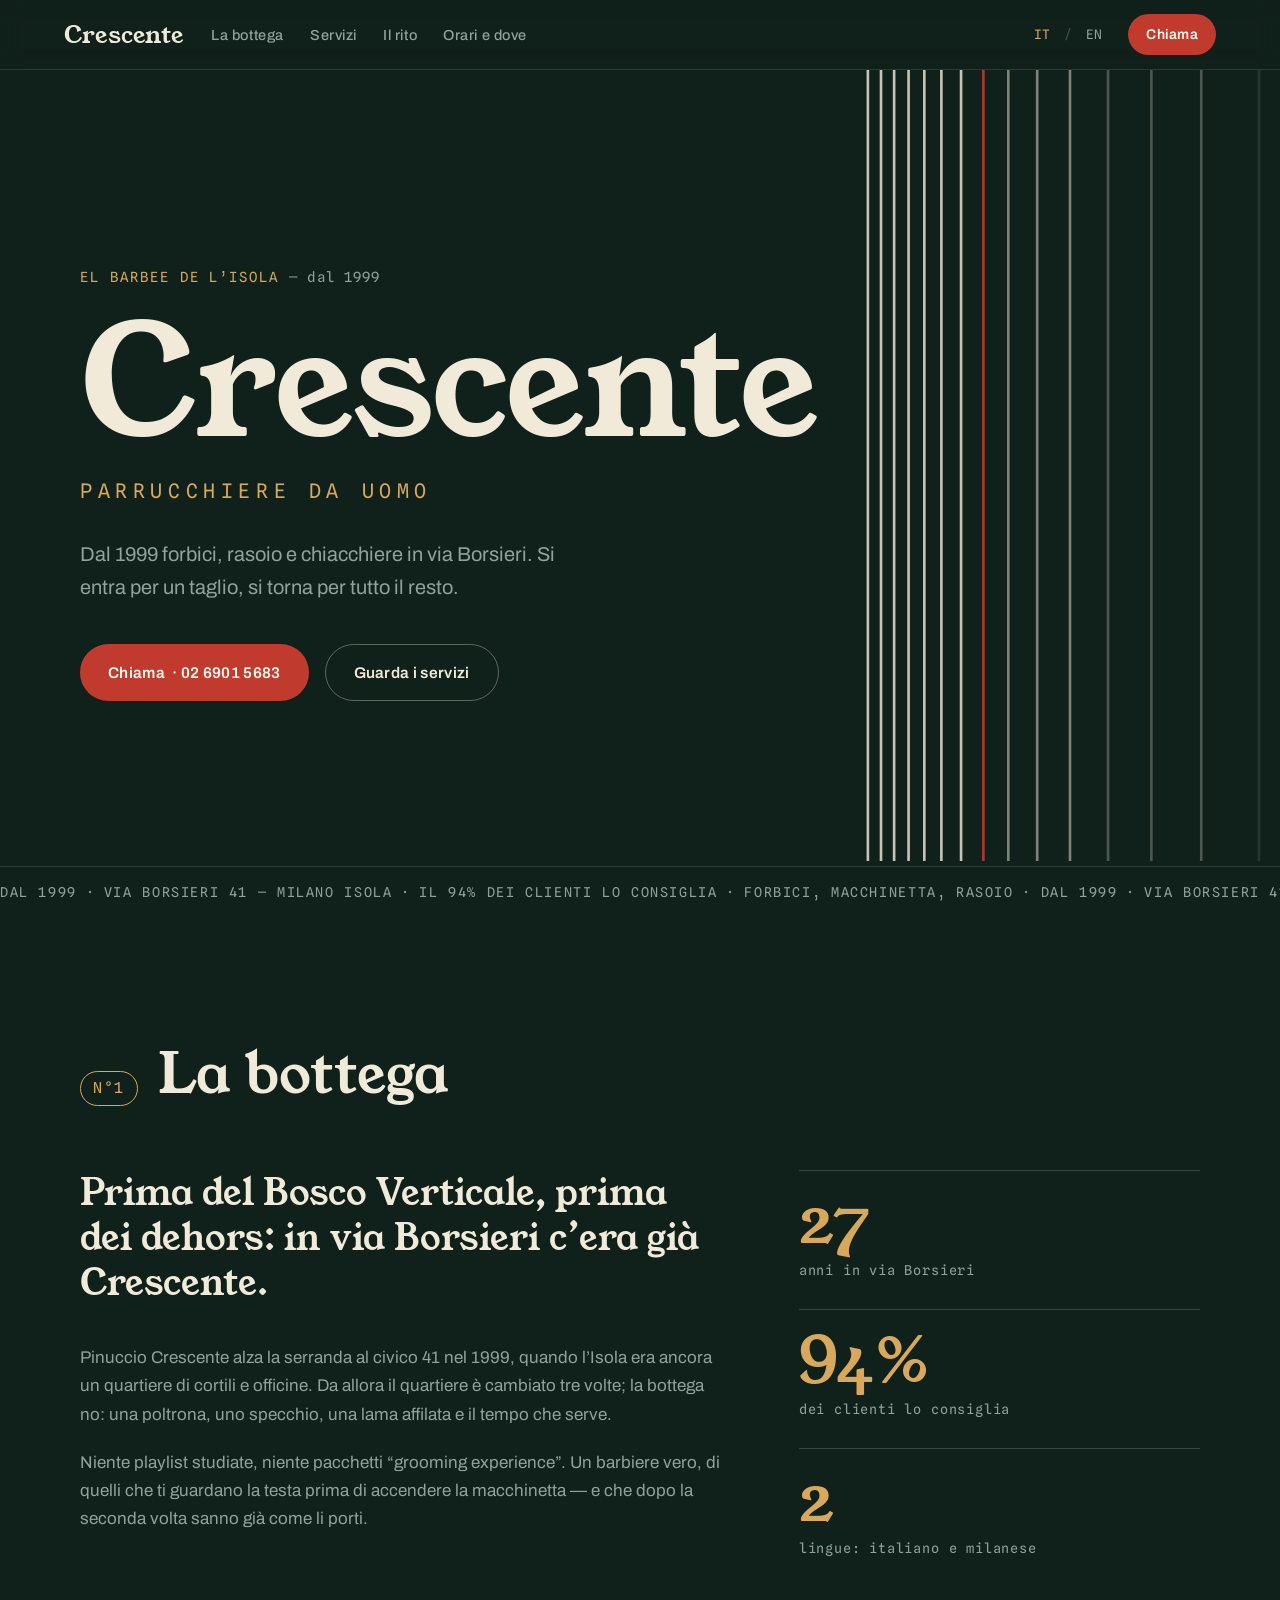
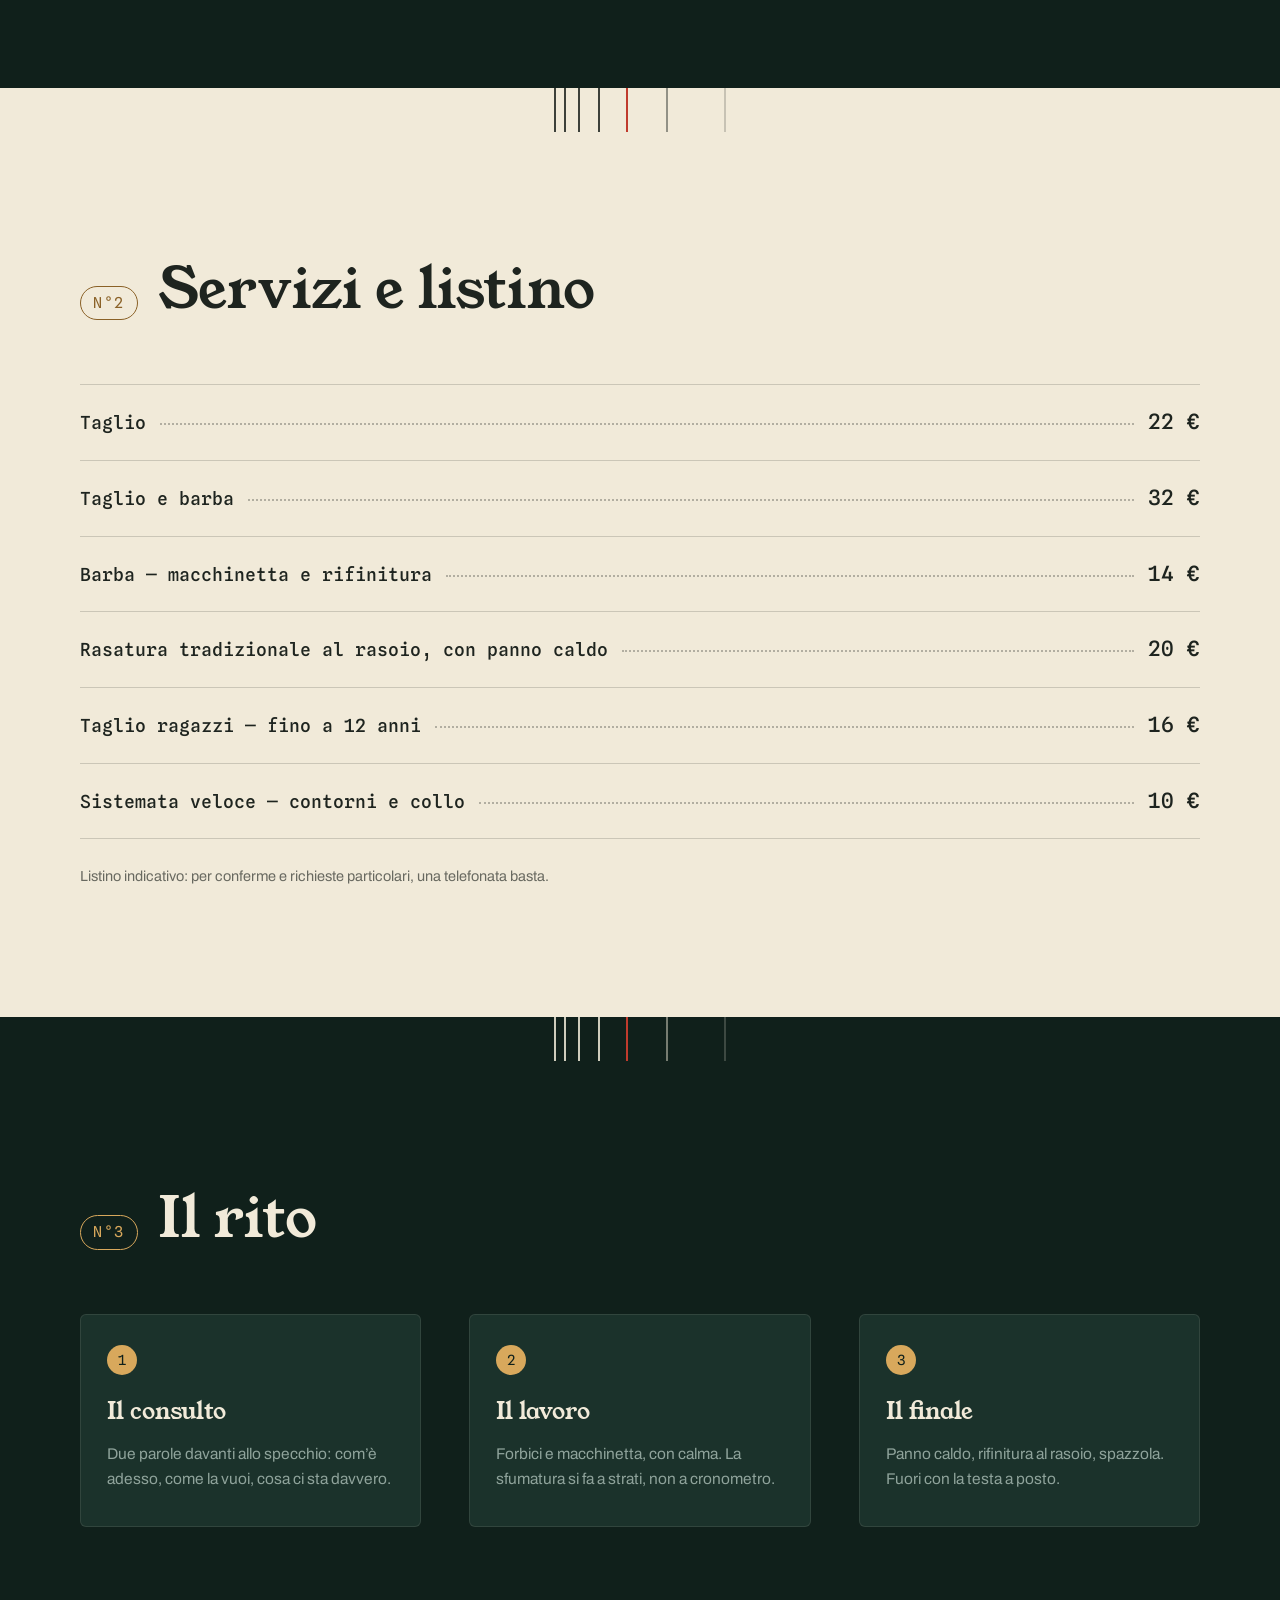
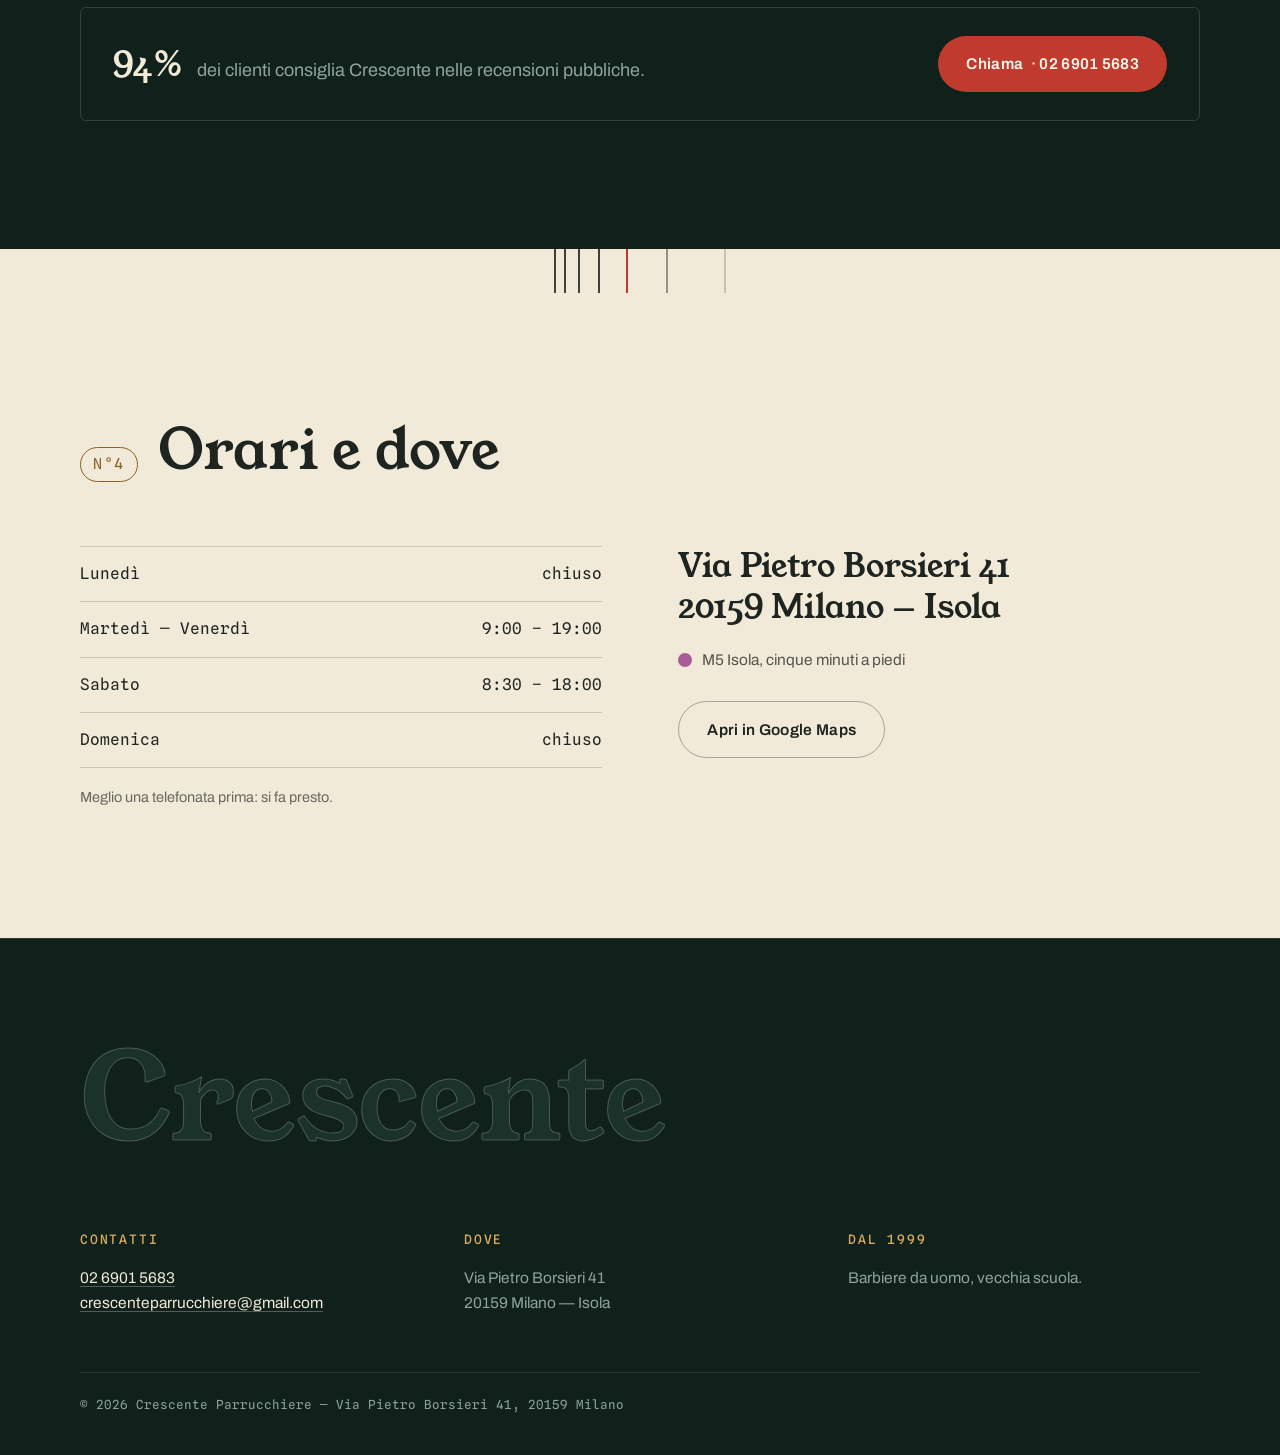
==== index.html @ 8b7e80c0 "Sito vetrina Crescente Parrucchiere — Milano Isola, dal 1999 Demo per pitch commerciale: vanilla HTM" ====
<!DOCTYPE html>
<html lang="it">
<head>
  <meta charset="UTF-8">
  <meta name="viewport" content="width=device-width, initial-scale=1.0">
  <title>Crescente Parrucchiere — Barbiere a Milano Isola dal 1999</title>
  <meta name="description" content="Crescente Parrucchiere: barbiere da uomo in via Borsieri 41, quartiere Isola, Milano, dal 1999. Tagli, barba e rasatura tradizionale al rasoio. Chiama lo 02 6901 5683.">
  <meta property="og:title" content="Crescente Parrucchiere — Barbiere a Milano Isola dal 1999">
  <meta property="og:description" content="Tagli, barba e rasatura tradizionale in via Borsieri 41, Milano Isola. Dal 1999.">
  <meta property="og:type" content="website">
  <meta property="og:locale" content="it_IT">
  <meta property="og:url" content="https://rotenzark.github.io/crescente-parrucchiere/">
  <meta property="og:image" content="https://rotenzark.github.io/crescente-parrucchiere/og-image.png">
  <link rel="canonical" href="https://rotenzark.github.io/crescente-parrucchiere/">
  <meta name="theme-color" content="#10201B">
  <link rel="icon" href="favicon.svg?v=1" type="image/svg+xml">
  <link rel="preconnect" href="https://fonts.googleapis.com">
  <link rel="preconnect" href="https://fonts.gstatic.com" crossorigin>
  <link href="https://fonts.googleapis.com/css2?family=Young+Serif&family=Archivo:wght@400;500;600&family=Spline+Sans+Mono:wght@400;500&display=swap" rel="stylesheet">
  <link rel="stylesheet" href="css/style.css?v=1">
  <script type="application/ld+json">
  {
    "@context": "https://schema.org",
    "@type": "BarberShop",
    "name": "Crescente Parrucchiere",
    "alternateName": "Crescente Parrucchiere di Pinuccio Crescente",
    "description": "Barbiere da uomo nel quartiere Isola a Milano dal 1999: tagli, barba e rasatura tradizionale al rasoio.",
    "telephone": "+390269015683",
    "email": "crescenteparrucchiere@gmail.com",
    "foundingDate": "1999",
    "priceRange": "€€",
    "address": {
      "@type": "PostalAddress",
      "streetAddress": "Via Pietro Borsieri 41",
      "addressLocality": "Milano",
      "postalCode": "20159",
      "addressRegion": "MI",
      "addressCountry": "IT"
    },
    "areaServed": "Milano Isola",
    "url": "https://rotenzark.github.io/crescente-parrucchiere/",
    "image": "https://rotenzark.github.io/crescente-parrucchiere/og-image.png",
    "hasMap": "https://www.google.com/maps/search/?api=1&query=Via+Pietro+Borsieri+41%2C+20159+Milano",
    "openingHoursSpecification": [
      { "@type": "OpeningHoursSpecification", "dayOfWeek": ["Tuesday","Wednesday","Thursday","Friday"], "opens": "09:00", "closes": "19:00" },
      { "@type": "OpeningHoursSpecification", "dayOfWeek": "Saturday", "opens": "08:30", "closes": "18:00" }
    ]
  }
  </script>
</head>
<body>

  <a class="skip-link" href="#top" data-i18n="skip">Salta al contenuto</a>

  <header class="topbar">
    <a class="wordmark" href="#top" aria-label="Crescente Parrucchiere — torna su" data-i18n-aria="aria_top">Crescente</a>
    <nav class="nav" aria-label="Navigazione principale" data-i18n-aria="aria_nav">
      <button class="nav-toggle" aria-expanded="false" aria-controls="nav-menu">
        <span class="nav-toggle-bar" aria-hidden="true"></span>
        <span data-i18n="menu">Menu</span>
      </button>
      <ul class="nav-menu" id="nav-menu">
        <li><a href="#bottega" data-i18n="nav_shop">La bottega</a></li>
        <li><a href="#servizi" data-i18n="nav_services">Servizi</a></li>
        <li><a href="#rito" data-i18n="nav_ritual">Il rito</a></li>
        <li><a href="#orari" data-i18n="nav_hours">Orari e dove</a></li>
      </ul>
    </nav>
    <div class="topbar-actions">
      <div class="lang-switch" role="group" aria-label="Lingua / Language">
        <button class="lang-btn is-active" data-lang="it" aria-pressed="true">IT</button>
        <span class="lang-sep" aria-hidden="true">/</span>
        <button class="lang-btn" data-lang="en" aria-pressed="false">EN</button>
      </div>
      <a class="btn btn-call btn-small" href="tel:+390269015683">
        <span data-i18n="call_short">Chiama</span>
      </a>
    </div>
  </header>

  <main id="top">

    <!-- ============ HERO ============ -->
    <section class="hero">
      <div class="hero-inner">
        <p class="eyebrow">
          <span lang="lmo">El barbee de l’Isola</span>
          <span class="eyebrow-note" data-i18n="dialect_note">— dal 1999</span>
        </p>
        <h1 class="hero-title">Crescente</h1>
        <p class="hero-sub" data-i18n="hero_sub">Parrucchiere da uomo</p>
        <p class="hero-lead" data-i18n="hero_lead">Dal 1999 forbici, rasoio e chiacchiere in via Borsieri. Si entra per un taglio, si torna per tutto il resto.</p>
        <div class="hero-cta">
          <a class="btn btn-call" href="tel:+390269015683">
            <span data-i18n="call_cta">Chiama</span>&nbsp;· 02 6901 5683
          </a>
          <a class="btn btn-ghost" href="#servizi" data-i18n="see_services">Guarda i servizi</a>
        </div>
      </div>
      <div class="hero-fade" aria-hidden="true">
        <svg viewBox="0 0 320 520" preserveAspectRatio="none" focusable="false">
          <g stroke-width="2" opacity="0.9">
            <line x1="6"   y1="0" x2="6"   y2="520"/>
            <line x1="16"  y1="0" x2="16"  y2="520"/>
            <line x1="26"  y1="0" x2="26"  y2="520"/>
            <line x1="37"  y1="0" x2="37"  y2="520"/>
            <line x1="49"  y1="0" x2="49"  y2="520"/>
            <line x1="62"  y1="0" x2="62"  y2="520"/>
            <line x1="77"  y1="0" x2="77"  y2="520"/>
          </g>
          <line class="fade-red" x1="94" y1="0" x2="94" y2="520" stroke-width="2"/>
          <g stroke-width="2" opacity="0.55">
            <line x1="113" y1="0" x2="113" y2="520"/>
            <line x1="135" y1="0" x2="135" y2="520"/>
            <line x1="160" y1="0" x2="160" y2="520"/>
          </g>
          <g stroke-width="2" opacity="0.3">
            <line x1="189" y1="0" x2="189" y2="520"/>
            <line x1="222" y1="0" x2="222" y2="520"/>
            <line x1="260" y1="0" x2="260" y2="520"/>
          </g>
          <line x1="304" y1="0" x2="304" y2="520" stroke-width="2" opacity="0.12"/>
        </svg>
      </div>
      <div class="marquee" aria-hidden="true">
        <div class="marquee-track">
          <span class="marquee-content" data-i18n="marquee">Dal 1999&ensp;·&ensp;Via Borsieri 41 — Milano Isola&ensp;·&ensp;Il 94% dei clienti lo consiglia&ensp;·&ensp;Forbici, macchinetta, rasoio&ensp;·&ensp;</span><span class="marquee-content" data-i18n="marquee2">Dal 1999&ensp;·&ensp;Via Borsieri 41 — Milano Isola&ensp;·&ensp;Il 94% dei clienti lo consiglia&ensp;·&ensp;Forbici, macchinetta, rasoio&ensp;·&ensp;</span>
        </div>
      </div>
    </section>

    <!-- ============ LA BOTTEGA ============ -->
    <section class="section section-dark" id="bottega">
      <div class="section-head">
        <span class="section-no">N°1</span>
        <h2 data-i18n="shop_title">La bottega</h2>
      </div>
      <div class="split">
        <div class="split-main">
          <p class="pull" data-i18n="shop_pull">Prima del Bosco Verticale, prima dei dehors: in via Borsieri c’era già Crescente.</p>
          <p data-i18n="shop_p1">Pinuccio Crescente alza la serranda al civico 41 nel 1999, quando l’Isola era ancora un quartiere di cortili e officine. Da allora il quartiere è cambiato tre volte; la bottega no: una poltrona, uno specchio, una lama affilata e il tempo che serve.</p>
          <p data-i18n="shop_p2">Niente playlist studiate, niente pacchetti “grooming experience”. Un barbiere vero, di quelli che ti guardano la testa prima di accendere la macchinetta — e che dopo la seconda volta sanno già come li porti.</p>
        </div>
        <aside class="split-side">
          <div class="stat">
            <span class="stat-num" data-years-since="1999">27</span>
            <span class="stat-label" data-i18n="stat1">anni in via Borsieri</span>
          </div>
          <div class="stat">
            <span class="stat-num">94%</span>
            <span class="stat-label" data-i18n="stat2">dei clienti lo consiglia</span>
          </div>
          <div class="stat">
            <span class="stat-num">2</span>
            <span class="stat-label" data-i18n="stat3">lingue: italiano e milanese</span>
          </div>
        </aside>
      </div>
    </section>

    <div class="divider" aria-hidden="true"><span></span><span></span><span></span><span></span><span class="d-red"></span><span></span><span></span></div>

    <!-- ============ SERVIZI ============ -->
    <section class="section section-cream" id="servizi">
      <div class="section-head">
        <span class="section-no">N°2</span>
        <h2 data-i18n="services_title">Servizi e listino</h2>
      </div>
      <ul class="ledger">
        <li class="ledger-row">
          <span class="ledger-name" data-i18n="s1">Taglio</span>
          <span class="ledger-dots" aria-hidden="true"></span>
          <span class="ledger-price">22&nbsp;€</span>
        </li>
        <li class="ledger-row">
          <span class="ledger-name" data-i18n="s2">Taglio e barba</span>
          <span class="ledger-dots" aria-hidden="true"></span>
          <span class="ledger-price">32&nbsp;€</span>
        </li>
        <li class="ledger-row">
          <span class="ledger-name" data-i18n="s3">Barba — macchinetta e rifinitura</span>
          <span class="ledger-dots" aria-hidden="true"></span>
          <span class="ledger-price">14&nbsp;€</span>
        </li>
        <li class="ledger-row">
          <span class="ledger-name" data-i18n="s4">Rasatura tradizionale al rasoio, con panno caldo</span>
          <span class="ledger-dots" aria-hidden="true"></span>
          <span class="ledger-price">20&nbsp;€</span>
        </li>
        <li class="ledger-row">
          <span class="ledger-name" data-i18n="s5">Taglio ragazzi — fino a 12 anni</span>
          <span class="ledger-dots" aria-hidden="true"></span>
          <span class="ledger-price">16&nbsp;€</span>
        </li>
        <li class="ledger-row">
          <span class="ledger-name" data-i18n="s6">Sistemata veloce — contorni e collo</span>
          <span class="ledger-dots" aria-hidden="true"></span>
          <span class="ledger-price">10&nbsp;€</span>
        </li>
      </ul>
      <p class="ledger-note" data-i18n="services_note">Listino indicativo: per conferme e richieste particolari, una telefonata basta.</p>
    </section>

    <div class="divider divider-on-dark" aria-hidden="true"><span></span><span></span><span></span><span></span><span class="d-red"></span><span></span><span></span></div>

    <!-- ============ IL RITO ============ -->
    <section class="section section-dark" id="rito">
      <div class="section-head">
        <span class="section-no">N°3</span>
        <h2 data-i18n="ritual_title">Il rito</h2>
      </div>
      <ol class="steps">
        <li class="step">
          <span class="step-no">1</span>
          <h3 data-i18n="r1_t">Il consulto</h3>
          <p data-i18n="r1_p">Due parole davanti allo specchio: com’è adesso, come la vuoi, cosa ci sta davvero.</p>
        </li>
        <li class="step">
          <span class="step-no">2</span>
          <h3 data-i18n="r2_t">Il lavoro</h3>
          <p data-i18n="r2_p">Forbici e macchinetta, con calma. La sfumatura si fa a strati, non a cronometro.</p>
        </li>
        <li class="step">
          <span class="step-no">3</span>
          <h3 data-i18n="r3_t">Il finale</h3>
          <p data-i18n="r3_p">Panno caldo, rifinitura al rasoio, spazzola. Fuori con la testa a posto.</p>
        </li>
      </ol>
      <div class="review-band">
        <p class="review-stat"><strong>94%</strong> <span data-i18n="review_txt">dei clienti consiglia Crescente nelle recensioni pubbliche.</span></p>
        <a class="btn btn-call" href="tel:+390269015683"><span data-i18n="call_cta">Chiama</span>&nbsp;· 02 6901 5683</a>
      </div>
    </section>

    <div class="divider" aria-hidden="true"><span></span><span></span><span></span><span></span><span class="d-red"></span><span></span><span></span></div>

    <!-- ============ ORARI E DOVE ============ -->
    <section class="section section-cream" id="orari">
      <div class="section-head">
        <span class="section-no">N°4</span>
        <h2 data-i18n="hours_title">Orari e dove</h2>
      </div>
      <div class="split split-even">
        <div class="hours">
          <table class="hours-table">
            <caption class="visually-hidden" data-i18n="hours_caption">Orari di apertura</caption>
            <tbody>
              <tr><th scope="row" data-i18n="mon">Lunedì</th><td data-i18n="closed">chiuso</td></tr>
              <tr><th scope="row" data-i18n="tue_fri">Martedì — Venerdì</th><td>9:00 – 19:00</td></tr>
              <tr><th scope="row" data-i18n="sat">Sabato</th><td>8:30 – 18:00</td></tr>
              <tr><th scope="row" data-i18n="sun">Domenica</th><td data-i18n="closed2">chiuso</td></tr>
            </tbody>
          </table>
          <p class="hours-note" data-i18n="hours_note">Meglio una telefonata prima: si fa presto.</p>
        </div>
        <div class="where">
          <address class="where-address">
            Via Pietro Borsieri 41<br>
            20159 Milano — Isola
          </address>
          <p class="where-metro"><span class="metro-dot" aria-hidden="true"></span> <span data-i18n="metro">M5 Isola, cinque minuti a piedi</span></p>
          <a class="btn btn-ghost btn-on-cream" href="https://www.google.com/maps/search/?api=1&query=Via+Pietro+Borsieri+41%2C+20159+Milano" target="_blank" rel="noopener" data-i18n="maps">Apri in Google Maps</a>
        </div>
      </div>
    </section>

  </main>

  <!-- ============ FOOTER ============ -->
  <footer class="footer">
    <p class="footer-wordmark" aria-hidden="true">Crescente</p>
    <div class="footer-cols">
      <div>
        <h3 data-i18n="f_contacts">Contatti</h3>
        <p><a href="tel:+390269015683">02 6901 5683</a></p>
        <p><a href="mailto:crescenteparrucchiere@gmail.com">crescenteparrucchiere@gmail.com</a></p>
      </div>
      <div>
        <h3 data-i18n="f_where">Dove</h3>
        <p>Via Pietro Borsieri 41<br>20159 Milano — Isola</p>
      </div>
      <div>
        <h3 data-i18n="f_since">Dal 1999</h3>
        <p data-i18n="f_line">Barbiere da uomo, vecchia scuola.</p>
      </div>
    </div>
    <p class="footer-legal">© <span data-current-year>2026</span> Crescente Parrucchiere — Via Pietro Borsieri 41, 20159 Milano</p>
  </footer>

  <script src="js/main.js?v=1"></script>
</body>
</html>
---- css/style.css ----
/* ============================================================
   CRESCENTE PARRUCCHIERE — Milano Isola, dal 1999
   Palette: bottega vecchia scuola
   ============================================================ */

:root {
  --verde-bottega: #10201B;   /* fondo scuro principale */
  --verde-fumo:    #1B322B;   /* pannelli e superfici rialzate */
  --panna:         #F1EAD9;   /* testo su scuro / fondo sezioni chiare */
  --panna-scura:   #E7DEC8;   /* superfici su fondo panna */
  --ottone:        #C08B3E;   /* accenti, numerini, hover */
  --ottone-chiaro: #D8A85C;   /* accenti su fondo scuro */
  --rosso-pole:    #C03B2D;   /* SOLO per la CTA telefono e la riga rossa */
  --acciaio:       #8FA39B;   /* testo secondario su scuro */
  --inchiostro:    #1E241F;   /* testo su panna */

  --f-display: "Young Serif", "Georgia", serif;
  --f-body: "Archivo", "Helvetica Neue", Arial, sans-serif;
  --f-mono: "Spline Sans Mono", "Courier New", monospace;

  --maxw: 1120px;
  --pad: clamp(20px, 5vw, 64px);
}

* { margin: 0; padding: 0; box-sizing: border-box; }

html {
  scroll-padding-top: 70px;
}
@media (prefers-reduced-motion: no-preference) {
  html { scroll-behavior: smooth; }
}

body {
  font-family: var(--f-body);
  font-size: 17px;
  line-height: 1.65;
  background: var(--verde-bottega);
  color: var(--panna);
  -webkit-font-smoothing: antialiased;
}

::selection { background: var(--ottone); color: var(--verde-bottega); }

img, svg { display: block; max-width: 100%; }

a { color: inherit; }

:focus-visible {
  outline: 2px solid var(--ottone-chiaro);
  outline-offset: 3px;
  border-radius: 2px;
}
.section-cream :focus-visible {
  outline-color: var(--inchiostro);
}

.visually-hidden {
  position: absolute !important;
  width: 1px; height: 1px;
  overflow: hidden;
  clip: rect(0 0 0 0);
  white-space: nowrap;
}

.skip-link {
  position: absolute;
  top: -60px; left: 16px;
  z-index: 200;
  background: var(--panna);
  color: var(--inchiostro);
  padding: 10px 18px;
  font-weight: 600;
  text-decoration: none;
  transition: top 0.2s;
}
.skip-link:focus { top: 12px; }

/* ============ TOPBAR ============ */

.topbar {
  position: sticky;
  top: 0;
  z-index: 100;
  display: flex;
  align-items: center;
  gap: 28px;
  padding: 14px var(--pad);
  background: rgba(16, 32, 27, 0.88);
  background: color-mix(in srgb, var(--verde-bottega) 88%, transparent);
  backdrop-filter: blur(10px);
  -webkit-backdrop-filter: blur(10px);
  border-bottom: 1px solid rgba(241, 234, 217, 0.12);
}

.wordmark {
  font-family: var(--f-display);
  font-size: 24px;
  line-height: 1;
  text-decoration: none;
  color: var(--panna);
  letter-spacing: 0.01em;
}

.nav { margin-right: auto; }

.nav-toggle { display: none; }

.nav-menu {
  display: flex;
  gap: 26px;
  list-style: none;
}
.nav-menu a {
  font-size: 14.5px;
  font-weight: 500;
  letter-spacing: 0.04em;
  text-decoration: none;
  color: var(--acciaio);
  transition: color 0.15s;
}
.nav-menu a:hover { color: var(--panna); }

.topbar-actions {
  display: flex;
  align-items: center;
  gap: 18px;
}

.lang-switch {
  display: flex;
  align-items: center;
  gap: 6px;
  font-family: var(--f-mono);
  font-size: 13px;
}
.lang-btn {
  display: inline-flex;
  align-items: center;
  justify-content: center;
  min-width: 32px;
  min-height: 32px;
  background: none;
  border: none;
  color: var(--acciaio);
  font: inherit;
  cursor: pointer;
  padding: 6px 8px;
}
.lang-btn.is-active { color: var(--ottone-chiaro); }
.lang-btn:hover { color: var(--panna); }
.lang-sep { color: rgba(241, 234, 217, 0.25); }

/* ============ BOTTONI ============ */

.btn {
  display: inline-flex;
  align-items: center;
  justify-content: center;
  gap: 4px;
  padding: 15px 28px;
  font-family: var(--f-body);
  font-size: 15.5px;
  font-weight: 600;
  letter-spacing: 0.02em;
  text-decoration: none;
  border-radius: 999px;
  transition: transform 0.15s, background-color 0.15s, color 0.15s, border-color 0.15s;
}
.btn:active { transform: scale(0.98); }

.btn-call {
  background: var(--rosso-pole);
  color: #FDF8EE;
}
.btn-call:hover { background: #A93325; }

.btn-ghost {
  border: 1px solid rgba(241, 234, 217, 0.35);
  color: var(--panna);
}
.btn-ghost:hover { border-color: var(--panna); }

.btn-on-cream {
  border-color: rgba(30, 36, 31, 0.35);
  color: var(--inchiostro);
}
.btn-on-cream:hover { border-color: var(--inchiostro); }

.btn-small { padding: 9px 18px; font-size: 14px; }

/* ============ HERO ============ */

.hero {
  position: relative;
  min-height: calc(100vh - 53px);
  min-height: calc(100svh - 53px);
  display: flex;
  flex-direction: column;
  justify-content: center;
  overflow: hidden;
  padding: 60px var(--pad) 0;
}

.hero-inner {
  max-width: var(--maxw);
  margin: 0 auto;
  width: 100%;
  position: relative;
  z-index: 2;
  padding-bottom: 80px;
}

.eyebrow {
  font-family: var(--f-mono);
  font-size: 14px;
  letter-spacing: 0.14em;
  text-transform: uppercase;
  color: var(--ottone-chiaro);
  margin-bottom: 22px;
}
.eyebrow-note { color: var(--acciaio); text-transform: none; letter-spacing: 0.08em; }

.hero-title {
  font-family: var(--f-display);
  font-size: clamp(64px, 12vw, 168px);
  line-height: 0.95;
  font-weight: 400;
  letter-spacing: -0.01em;
  color: var(--panna);
}

.hero-sub {
  font-family: var(--f-mono);
  font-size: clamp(15px, 2vw, 20px);
  letter-spacing: 0.28em;
  text-transform: uppercase;
  color: var(--ottone-chiaro);
  margin: 18px 0 30px;
}

.hero-lead {
  max-width: 520px;
  font-size: clamp(17px, 2vw, 20px);
  color: var(--acciaio);
  margin-bottom: 40px;
}

.hero-cta {
  display: flex;
  flex-wrap: wrap;
  gap: 16px;
}

.hero-fade {
  position: absolute;
  top: 0;
  right: 0;
  bottom: 56px;
  width: min(34vw, 420px);
  z-index: 1;
  opacity: 0.9;
  pointer-events: none;
}
.hero-fade svg { width: 100%; height: 100%; }
.hero-fade svg g,
.hero-fade svg line { stroke: var(--panna); }
.hero-fade svg .fade-red { stroke: var(--rosso-pole); }

/* marquee */

.marquee {
  position: absolute;
  left: 0; right: 0; bottom: 0;
  border-top: 1px solid rgba(241, 234, 217, 0.14);
  overflow: hidden;
  padding: 14px 0;
  background: var(--verde-bottega);
}
.marquee-track {
  display: flex;
  width: max-content;
  white-space: nowrap;
}
.marquee-content {
  font-family: var(--f-mono);
  font-size: 13.5px;
  letter-spacing: 0.12em;
  text-transform: uppercase;
  color: var(--acciaio);
}
@media (prefers-reduced-motion: no-preference) {
  .marquee-track { animation: marquee 38s linear infinite; }
  @keyframes marquee {
    from { transform: translateX(0); }
    to   { transform: translateX(-50%); }
  }
}

/* ============ SEZIONI ============ */

.section {
  padding: clamp(72px, 10vw, 130px) var(--pad);
}

.section-dark {
  background: var(--verde-bottega);
  color: var(--panna);
}

.section-cream {
  background: var(--panna);
  color: var(--inchiostro);
}

.section > * {
  max-width: var(--maxw);
  margin-left: auto;
  margin-right: auto;
}

.section-head {
  display: flex;
  align-items: baseline;
  gap: 20px;
  margin-bottom: clamp(36px, 5vw, 64px);
}

.section-no {
  font-family: var(--f-mono);
  font-size: 15px;
  letter-spacing: 0.1em;
  color: var(--ottone);
  border: 1px solid currentColor;
  border-radius: 999px;
  padding: 4px 12px;
  white-space: nowrap;
}
.section-dark .section-no { color: var(--ottone-chiaro); }
.section-cream .section-no { color: #8A6127; }

.section-head h2 {
  font-family: var(--f-display);
  font-size: clamp(34px, 5vw, 56px);
  font-weight: 400;
  line-height: 1.05;
}

/* split layout */

.split {
  display: grid;
  grid-template-columns: 1.6fr 1fr;
  gap: clamp(36px, 6vw, 90px);
  align-items: start;
}
.split-even { grid-template-columns: 1fr 1fr; }

.split-main p + p { margin-top: 1.2em; }

.pull {
  font-family: var(--f-display);
  font-size: clamp(24px, 3.2vw, 36px);
  line-height: 1.25;
  color: var(--panna);
  margin-bottom: 1.1em;
}
.section-dark .split-main > p:not(.pull) { color: var(--acciaio); }

/* stats */

.split-side { display: grid; gap: 28px; }

.stat {
  border-top: 1px solid rgba(241, 234, 217, 0.18);
  padding-top: 18px;
}
.stat-num {
  display: block;
  font-family: var(--f-display);
  font-size: clamp(40px, 5vw, 64px);
  line-height: 1;
  color: var(--ottone-chiaro);
}
.stat-label {
  display: block;
  margin-top: 6px;
  font-family: var(--f-mono);
  font-size: 13.5px;
  letter-spacing: 0.06em;
  color: var(--acciaio);
}

/* ============ DIVIDER "SFUMATURA" ============ */

.divider {
  display: flex;
  justify-content: center;
  gap: 0;
  background: var(--panna);
  padding: 0;
  height: 44px;
  overflow: hidden;
}
.divider span {
  width: 2px;
  height: 100%;
  background: var(--inchiostro);
  opacity: 0.85;
}
.divider span:nth-child(1) { margin-right: 8px; }
.divider span:nth-child(2) { margin-right: 12px; }
.divider span:nth-child(3) { margin-right: 18px; }
.divider span:nth-child(4) { margin-right: 26px; }
.divider span:nth-child(5) { margin-right: 38px; }
.divider span:nth-child(6) { margin-right: 56px; opacity: 0.45; }
.divider span:nth-child(7) { opacity: 0.2; }
.divider .d-red { background: var(--rosso-pole); opacity: 1; }

.divider-on-dark { background: var(--verde-bottega); }
.divider-on-dark span { background: var(--panna); }
.divider-on-dark .d-red { background: var(--rosso-pole); }

/* ============ LISTINO ============ */

.ledger {
  list-style: none;
  font-family: var(--f-mono);
}

.ledger-row {
  display: flex;
  align-items: baseline;
  gap: 14px;
  padding: 20px 0;
  border-bottom: 1px solid rgba(30, 36, 31, 0.18);
}
.ledger-row:first-child { border-top: 1px solid rgba(30, 36, 31, 0.18); }

.ledger-name {
  font-size: clamp(15.5px, 1.8vw, 18px);
  font-weight: 500;
}

.ledger-dots {
  flex: 1;
  border-bottom: 2px dotted rgba(30, 36, 31, 0.3);
  transform: translateY(-4px);
  min-width: 40px;
}

.ledger-price {
  font-size: clamp(17px, 2vw, 21px);
  font-weight: 500;
  white-space: nowrap;
}

.ledger-note {
  margin-top: 26px;
  font-size: 14.5px;
  color: rgba(30, 36, 31, 0.65);
}

/* ============ IL RITO ============ */

.steps {
  list-style: none;
  display: grid;
  grid-template-columns: repeat(3, 1fr);
  gap: clamp(28px, 4vw, 48px);
}

.step {
  background: var(--verde-fumo);
  border: 1px solid rgba(241, 234, 217, 0.1);
  border-radius: 6px;
  padding: 30px 26px 34px;
}

.step-no {
  display: inline-block;
  font-family: var(--f-mono);
  font-size: 14px;
  color: var(--verde-bottega);
  background: var(--ottone-chiaro);
  width: 30px; height: 30px;
  line-height: 30px;
  text-align: center;
  border-radius: 50%;
  margin-bottom: 18px;
}

.step h3 {
  font-family: var(--f-display);
  font-size: 23px;
  font-weight: 400;
  margin-bottom: 10px;
}

.step p {
  font-size: 15.5px;
  color: var(--acciaio);
}

.review-band {
  margin-top: clamp(48px, 7vw, 80px);
  display: flex;
  flex-wrap: wrap;
  align-items: center;
  justify-content: space-between;
  gap: 24px;
  border: 1px solid rgba(241, 234, 217, 0.16);
  border-radius: 6px;
  padding: 28px 32px;
}

.review-stat {
  font-size: 18px;
  color: var(--acciaio);
}
.review-stat strong {
  font-family: var(--f-display);
  font-weight: 400;
  font-size: 34px;
  color: var(--panna);
  margin-right: 10px;
}

/* ============ ORARI E DOVE ============ */

.hours-table {
  width: 100%;
  border-collapse: collapse;
  font-family: var(--f-mono);
  font-size: 16px;
}
.hours-table th,
.hours-table td {
  text-align: left;
  padding: 14px 0;
  border-bottom: 1px solid rgba(30, 36, 31, 0.18);
  font-weight: 400;
}
.hours-table tr:first-child th,
.hours-table tr:first-child td { border-top: 1px solid rgba(30, 36, 31, 0.18); }
.hours-table td { text-align: right; }

.hours-note {
  margin-top: 18px;
  font-size: 14.5px;
  color: rgba(30, 36, 31, 0.65);
}

.where-address {
  font-family: var(--f-display);
  font-style: normal;
  font-size: clamp(24px, 3vw, 32px);
  line-height: 1.3;
  margin-bottom: 18px;
}

.where-metro {
  display: flex;
  align-items: center;
  gap: 10px;
  font-size: 15.5px;
  margin-bottom: 28px;
  color: rgba(30, 36, 31, 0.75);
}
.metro-dot {
  width: 14px; height: 14px;
  border-radius: 50%;
  background: #A85C98; /* lilla della M5 */
  flex: none;
}

/* ============ FOOTER ============ */

.footer {
  background: var(--verde-bottega);
  color: var(--panna);
  padding: clamp(60px, 8vw, 100px) var(--pad) 40px;
  border-top: 1px solid rgba(241, 234, 217, 0.12);
}

.footer > * {
  max-width: var(--maxw);
  margin-left: auto;
  margin-right: auto;
}

.footer-wordmark {
  font-family: var(--f-display);
  font-size: clamp(56px, 10vw, 120px);
  line-height: 1;
  color: var(--verde-fumo);
  -webkit-text-stroke: 1px rgba(241, 234, 217, 0.25);
  margin-bottom: clamp(40px, 6vw, 70px);
  user-select: none;
}

.footer-cols {
  display: grid;
  grid-template-columns: repeat(3, 1fr);
  gap: 32px;
  margin-bottom: 56px;
}

.footer-cols h3 {
  font-family: var(--f-mono);
  font-size: 13px;
  font-weight: 500;
  letter-spacing: 0.14em;
  text-transform: uppercase;
  color: var(--ottone-chiaro);
  margin-bottom: 14px;
}

.footer-cols p {
  font-size: 15.5px;
  color: var(--acciaio);
}
.footer-cols a {
  color: var(--panna);
  text-decoration: none;
  border-bottom: 1px solid rgba(241, 234, 217, 0.3);
  transition: border-color 0.15s;
}
.footer-cols a:hover { border-color: var(--ottone-chiaro); }

.footer-legal {
  font-family: var(--f-mono);
  font-size: 12.5px;
  color: var(--acciaio);
  border-top: 1px solid rgba(241, 234, 217, 0.1);
  padding-top: 22px;
}

/* ============ REVEAL ============ */

@media (prefers-reduced-motion: no-preference) {
  .reveal {
    opacity: 0;
    transform: translateY(18px);
    transition: opacity 0.6s ease, transform 0.6s ease;
  }
  .reveal.is-visible {
    opacity: 1;
    transform: none;
  }
}

/* ============ RESPONSIVE ============ */

@media (max-width: 900px) {
  .topbar { gap: 18px; }
  .nav-menu { gap: 16px; }
  .nav-menu a { font-size: 13.5px; }

  .split,
  .split-even { grid-template-columns: 1fr; }
  .split-side {
    grid-template-columns: repeat(3, 1fr);
    gap: 18px;
  }
  .steps { grid-template-columns: 1fr; }
  .hero-fade { width: 26vw; opacity: 0.5; }
  .where { margin-top: 8px; }
}

@media (max-width: 860px) {
  html { scroll-padding-top: 130px; }

  .topbar { gap: 16px; flex-wrap: wrap; }

  .nav-toggle {
    display: inline-flex;
    align-items: center;
    gap: 8px;
    background: none;
    border: 1px solid rgba(241, 234, 217, 0.3);
    border-radius: 999px;
    color: var(--panna);
    font: 500 13.5px var(--f-body);
    letter-spacing: 0.04em;
    padding: 8px 14px;
    cursor: pointer;
  }
  .nav-toggle-bar {
    width: 14px;
    height: 2px;
    background: currentColor;
    box-shadow: 0 -4px 0 currentColor, 0 4px 0 currentColor;
  }

  .nav { order: 3; width: 100%; margin: 0; }
  .nav-menu {
    display: none;
    flex-direction: column;
    gap: 0;
    width: 100%;
    padding: 6px 0 10px;
  }
  .nav.is-open .nav-menu { display: flex; }
  .nav-menu a {
    display: block;
    padding: 12px 2px;
    font-size: 16px;
    border-bottom: 1px solid rgba(241, 234, 217, 0.08);
  }

  .topbar-actions { margin-left: auto; }

  .hero { padding-top: 40px; }
  .hero-fade { display: none; }
  .hero-cta .btn { width: 100%; }

  .split-side { grid-template-columns: 1fr; }

  .section-head { flex-direction: column; gap: 12px; align-items: flex-start; }

  .review-band { flex-direction: column; align-items: flex-start; }
  .review-band .btn { width: 100%; }

  .footer-cols { grid-template-columns: 1fr; }

  .divider span:nth-child(6),
  .divider span:nth-child(7) { display: none; }
}
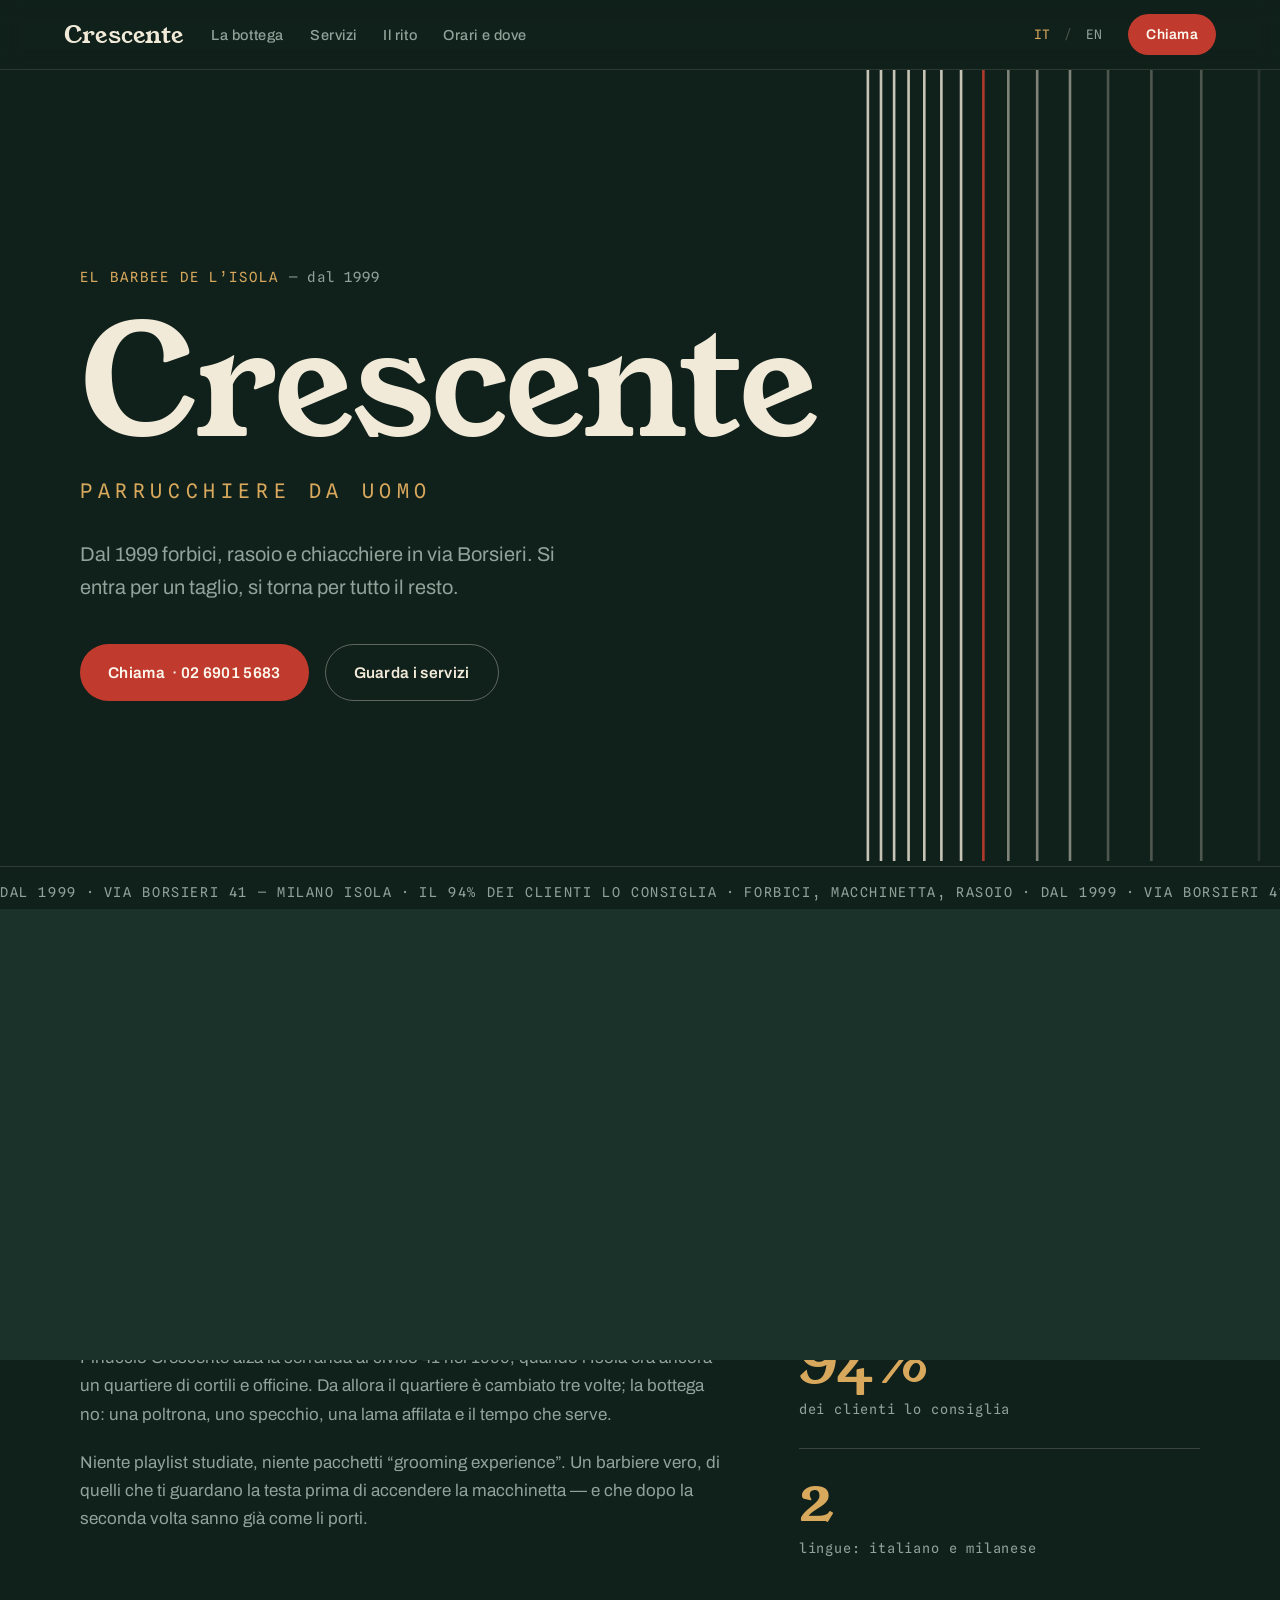
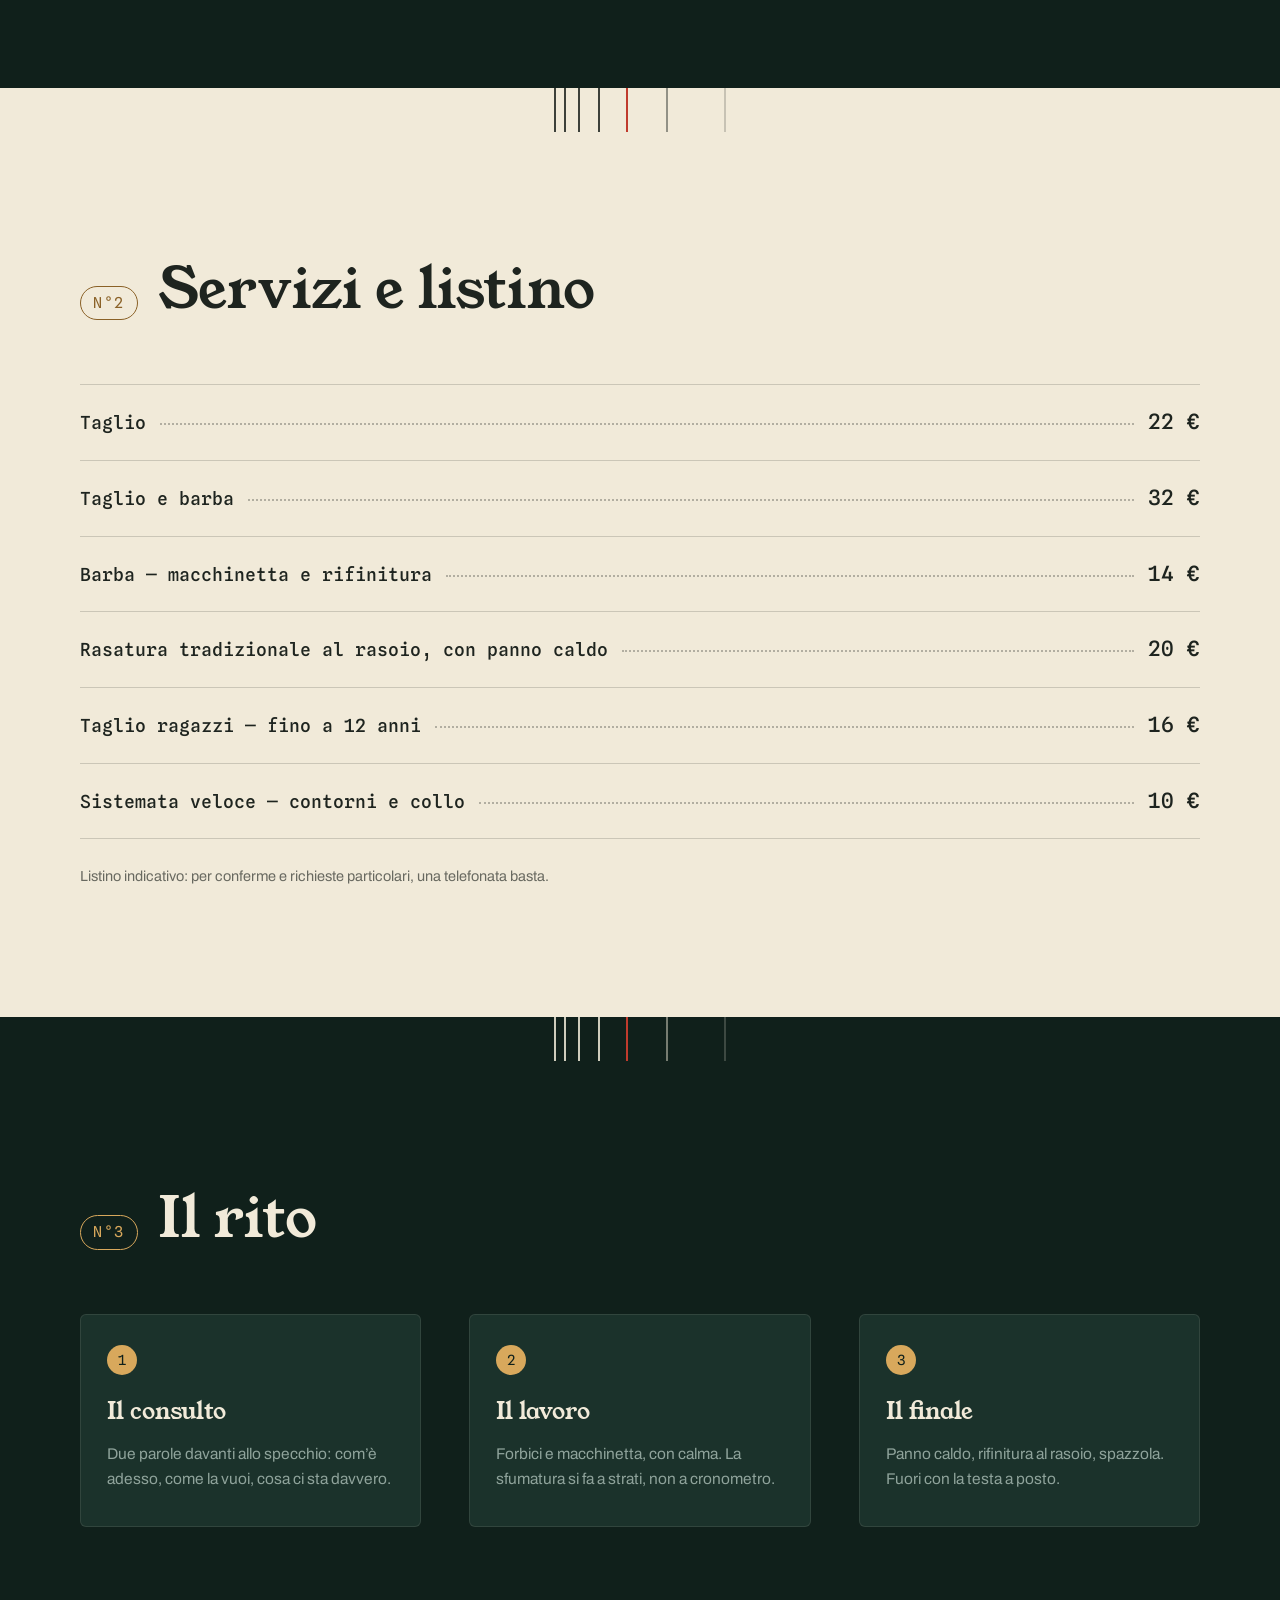
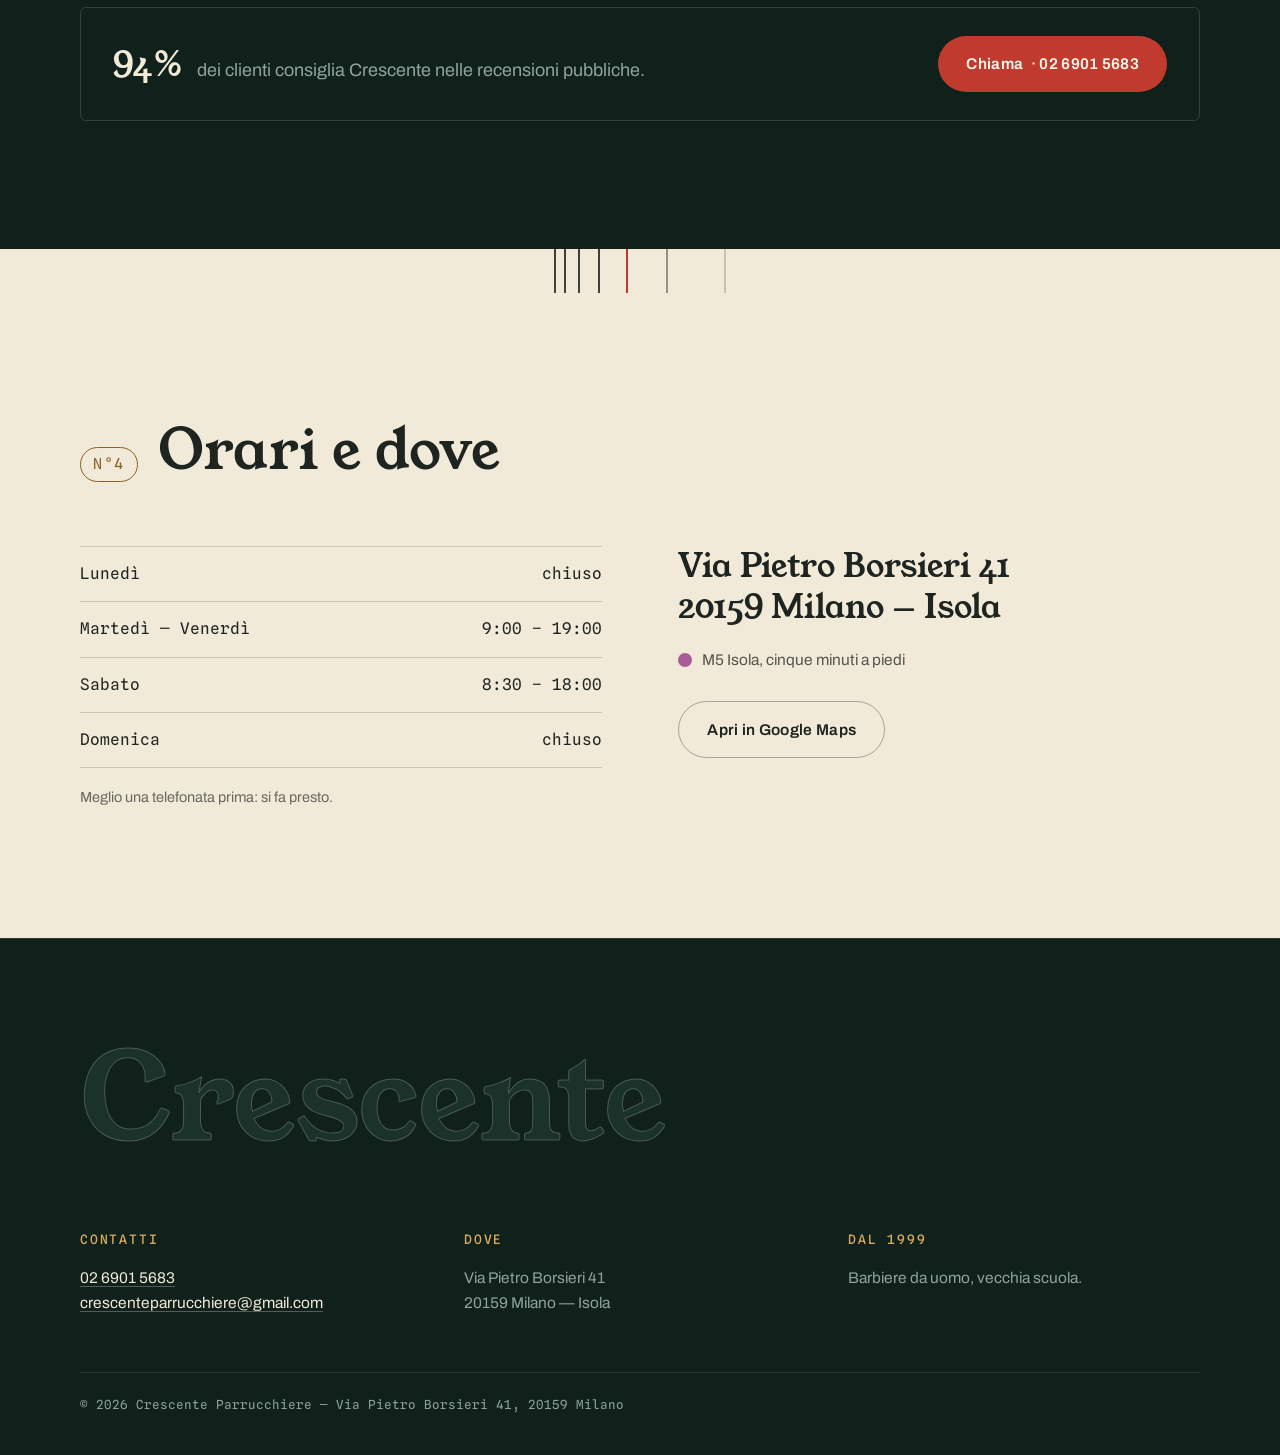
==== commit 7d437995: "Aggiunge intro 'Il taglio': forbici che attraversano lo schermo e apertura a sipario ~2,2s, saltabil" ====
--- a/index.html
+++ b/index.html
@@ -17,7 +17,7 @@
   <link rel="preconnect" href="https://fonts.googleapis.com">
   <link rel="preconnect" href="https://fonts.gstatic.com" crossorigin>
   <link href="https://fonts.googleapis.com/css2?family=Young+Serif&family=Archivo:wght@400;500;600&family=Spline+Sans+Mono:wght@400;500&display=swap" rel="stylesheet">
-  <link rel="stylesheet" href="css/style.css?v=1">
+  <link rel="stylesheet" href="css/style.css?v=2">
   <script type="application/ld+json">
   {
     "@context": "https://schema.org",
@@ -50,6 +50,28 @@
 </head>
 <body>
 
+  <div class="intro" id="intro" aria-hidden="true">
+    <div class="intro-half intro-top"></div>
+    <div class="intro-half intro-bottom"></div>
+    <div class="intro-cut">
+      <span class="intro-line"></span>
+      <svg class="intro-scissors" viewBox="-44 -26 92 52" fill="none" stroke-width="2.6" stroke-linecap="round" focusable="false">
+        <g class="intro-blade intro-blade-a">
+          <line x1="3" y1="0" x2="46" y2="0"/>
+          <line x1="0" y1="0" x2="-13" y2="8"/>
+          <circle cx="-21" cy="13" r="7.5" stroke-width="2.4"/>
+        </g>
+        <g class="intro-blade intro-blade-b">
+          <line x1="3" y1="0" x2="46" y2="0"/>
+          <line x1="0" y1="0" x2="-13" y2="-8"/>
+          <circle cx="-21" cy="-13" r="7.5" stroke-width="2.4"/>
+        </g>
+        <circle class="intro-pivot" cx="0" cy="0" r="2.4"/>
+      </svg>
+    </div>
+  </div>
+  <noscript><style>.intro { display: none; }</style></noscript>
+
   <a class="skip-link" href="#top" data-i18n="skip">Salta al contenuto</a>
 
   <header class="topbar">
@@ -287,6 +309,6 @@
     <p class="footer-legal">© <span data-current-year>2026</span> Crescente Parrucchiere — Via Pietro Borsieri 41, 20159 Milano</p>
   </footer>
 
-  <script src="js/main.js?v=1"></script>
+  <script src="js/main.js?v=2"></script>
 </body>
 </html>
--- a/css/style.css
+++ b/css/style.css
@@ -75,6 +75,104 @@
   transition: top 0.2s;
 }
 .skip-link:focus { top: 12px; }
+
+/* ============ INTRO "IL TAGLIO" ============ */
+
+.intro {
+  position: fixed;
+  inset: 0;
+  z-index: 300;
+}
+
+body.intro-lock { overflow: hidden; }
+
+.intro-half {
+  position: absolute;
+  left: 0;
+  width: 100%;
+  height: calc(50% + 1px);
+  background: var(--verde-fumo);
+  transition: transform 0.75s cubic-bezier(0.7, 0, 0.2, 1);
+}
+.intro-top {
+  top: 0;
+  border-bottom: 1px solid rgba(241, 234, 217, 0.22);
+}
+.intro-bottom { bottom: 0; }
+
+.intro--open .intro-top { transform: translateY(-102%); }
+.intro--open .intro-bottom { transform: translateY(102%); }
+
+.intro-cut {
+  position: absolute;
+  top: 50%;
+  left: 0;
+  width: 100%;
+  transition: opacity 0.25s;
+}
+.intro--open .intro-cut { opacity: 0; }
+
+.intro-line {
+  position: absolute;
+  top: -1px;
+  left: 0;
+  width: 100%;
+  height: 0;
+  border-top: 2px dashed rgba(241, 234, 217, 0.5);
+  clip-path: inset(-3px 100% -3px 0);
+  animation: intro-cutline 1.5s cubic-bezier(0.65, 0, 0.35, 1) forwards;
+}
+@keyframes intro-cutline {
+  to { clip-path: inset(-3px 0% -3px 0); }
+}
+
+.intro-scissors {
+  position: absolute;
+  top: -26px;
+  left: 0;
+  width: 92px;
+  height: 52px;
+  transform: translateX(-110px);
+  animation: intro-travel 1.5s cubic-bezier(0.65, 0, 0.35, 1) forwards;
+}
+@keyframes intro-travel {
+  to { transform: translateX(calc(100vw + 30px)); }
+}
+
+.intro-scissors line,
+.intro-scissors g circle { stroke: var(--panna); }
+.intro-pivot { fill: var(--ottone-chiaro); }
+
+.intro-blade {
+  transform-box: view-box;
+  transform-origin: 44px 26px;
+  animation: intro-snip-a 0.34s ease-in-out infinite;
+}
+.intro-blade-b { animation-name: intro-snip-b; }
+@keyframes intro-snip-a {
+  0%, 100% { transform: rotate(15deg); }
+  50%      { transform: rotate(3deg); }
+}
+@keyframes intro-snip-b {
+  0%, 100% { transform: rotate(-15deg); }
+  50%      { transform: rotate(-3deg); }
+}
+
+/* ingresso hero orchestrato con la fine dell'intro */
+.has-intro .hero-inner {
+  opacity: 0;
+  transform: translateY(16px);
+}
+.intro-done .hero-inner {
+  opacity: 1;
+  transform: none;
+  transition: opacity 0.7s ease 0.2s, transform 0.7s ease 0.2s;
+}
+
+@media (prefers-reduced-motion: reduce) {
+  .intro { display: none; }
+  .has-intro .hero-inner { opacity: 1; transform: none; }
+}
 
 /* ============ TOPBAR ============ */
 
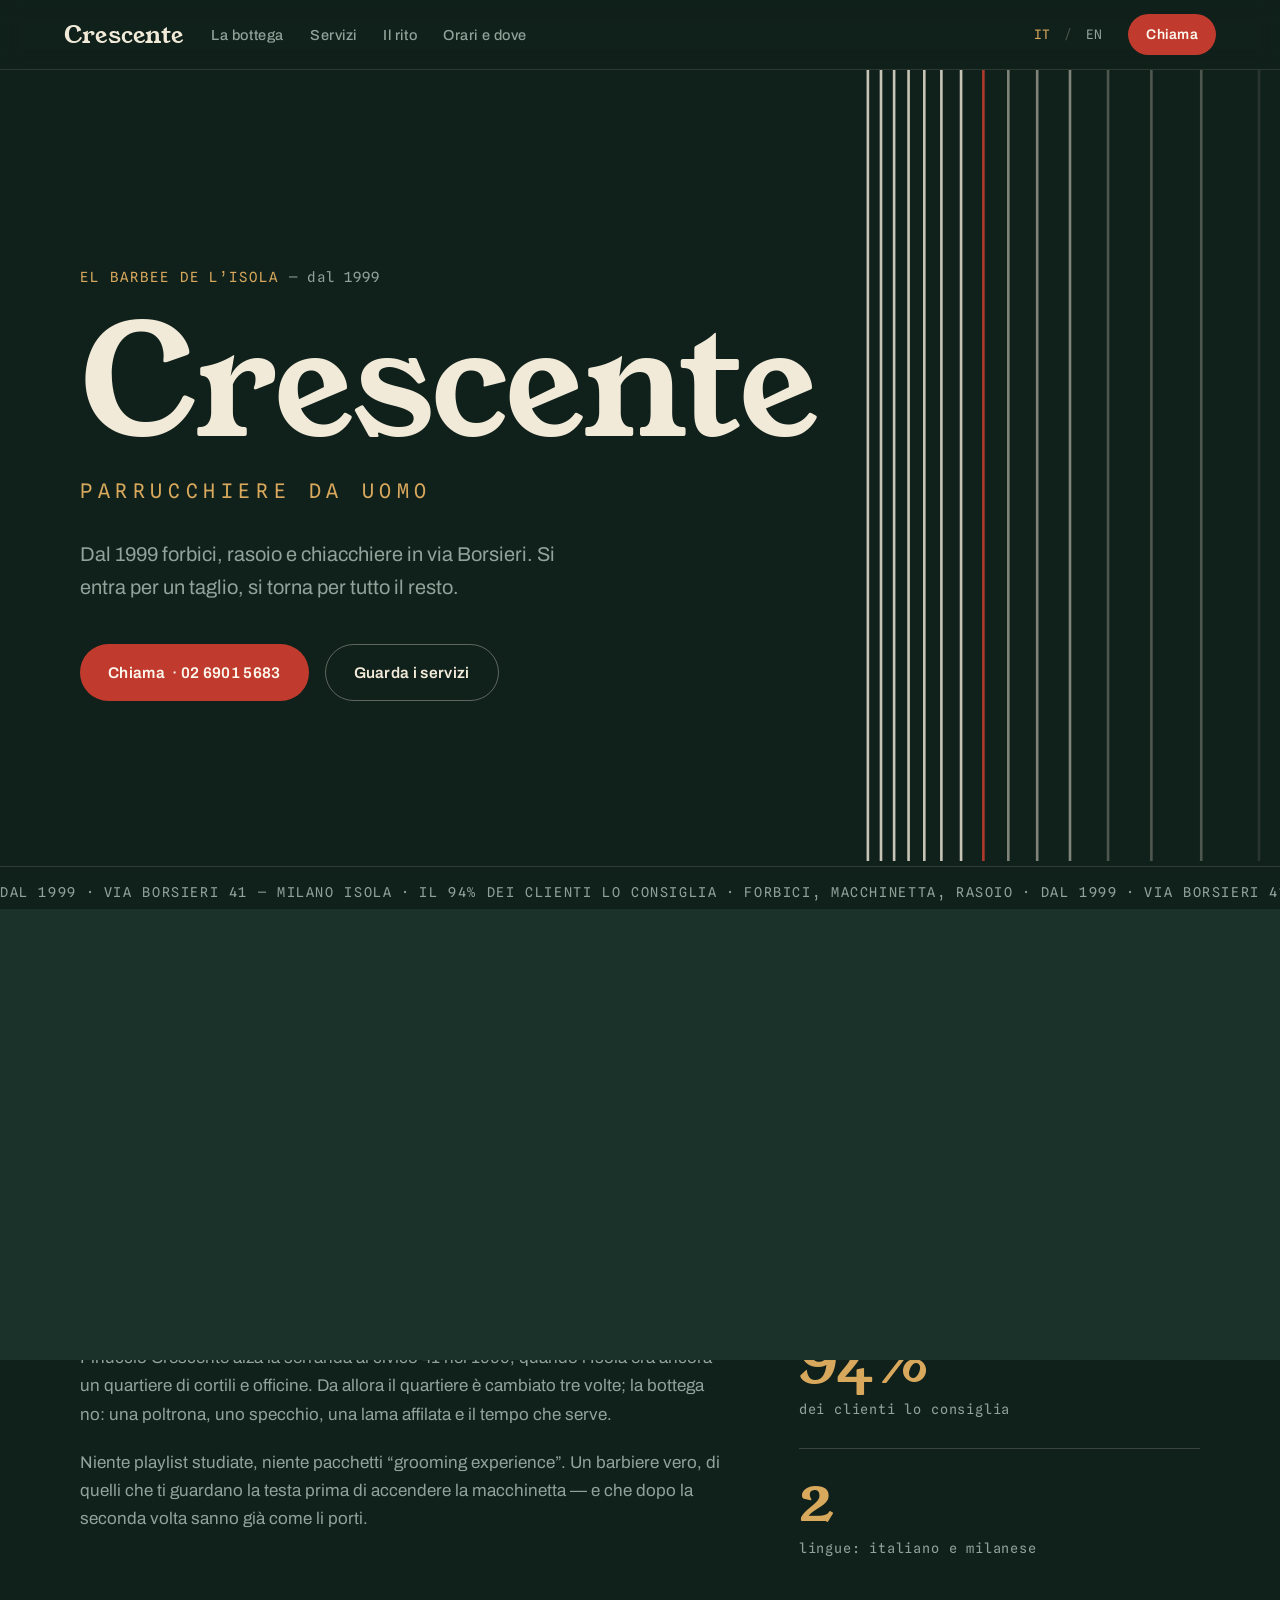
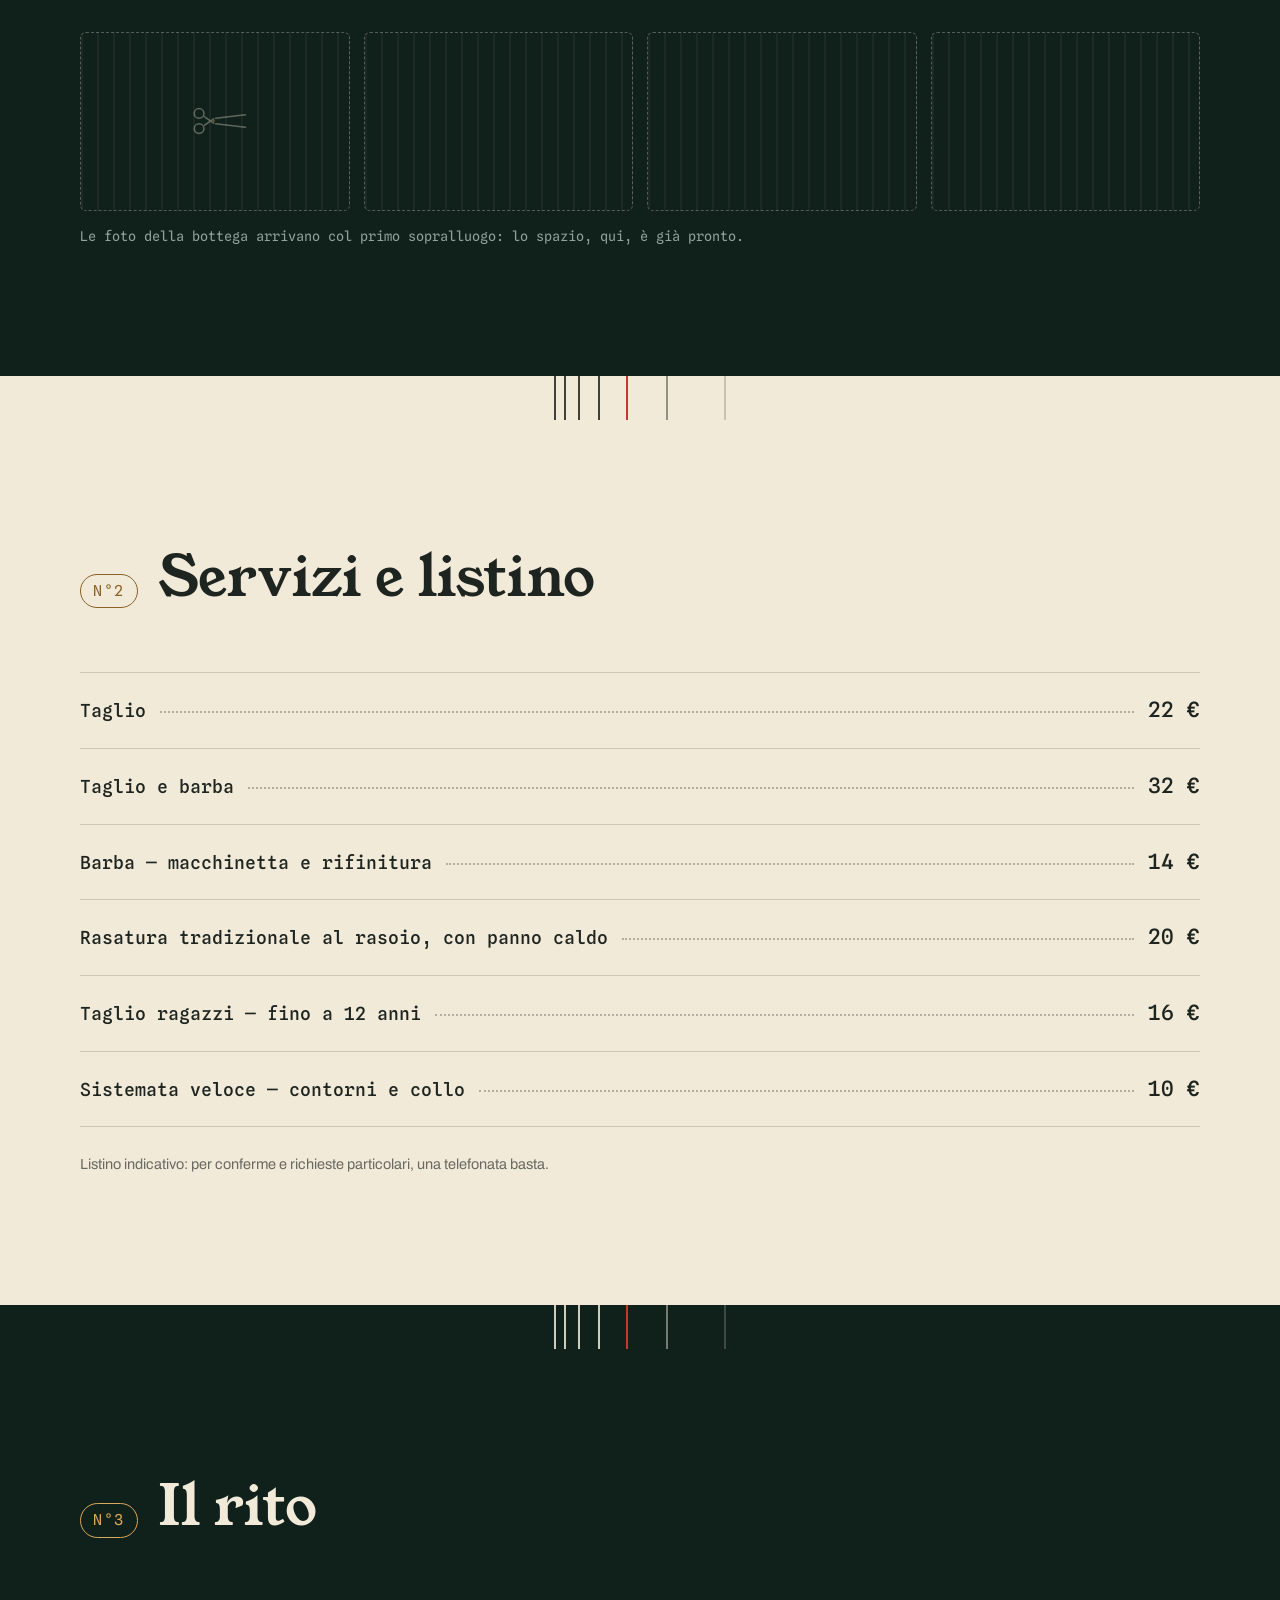
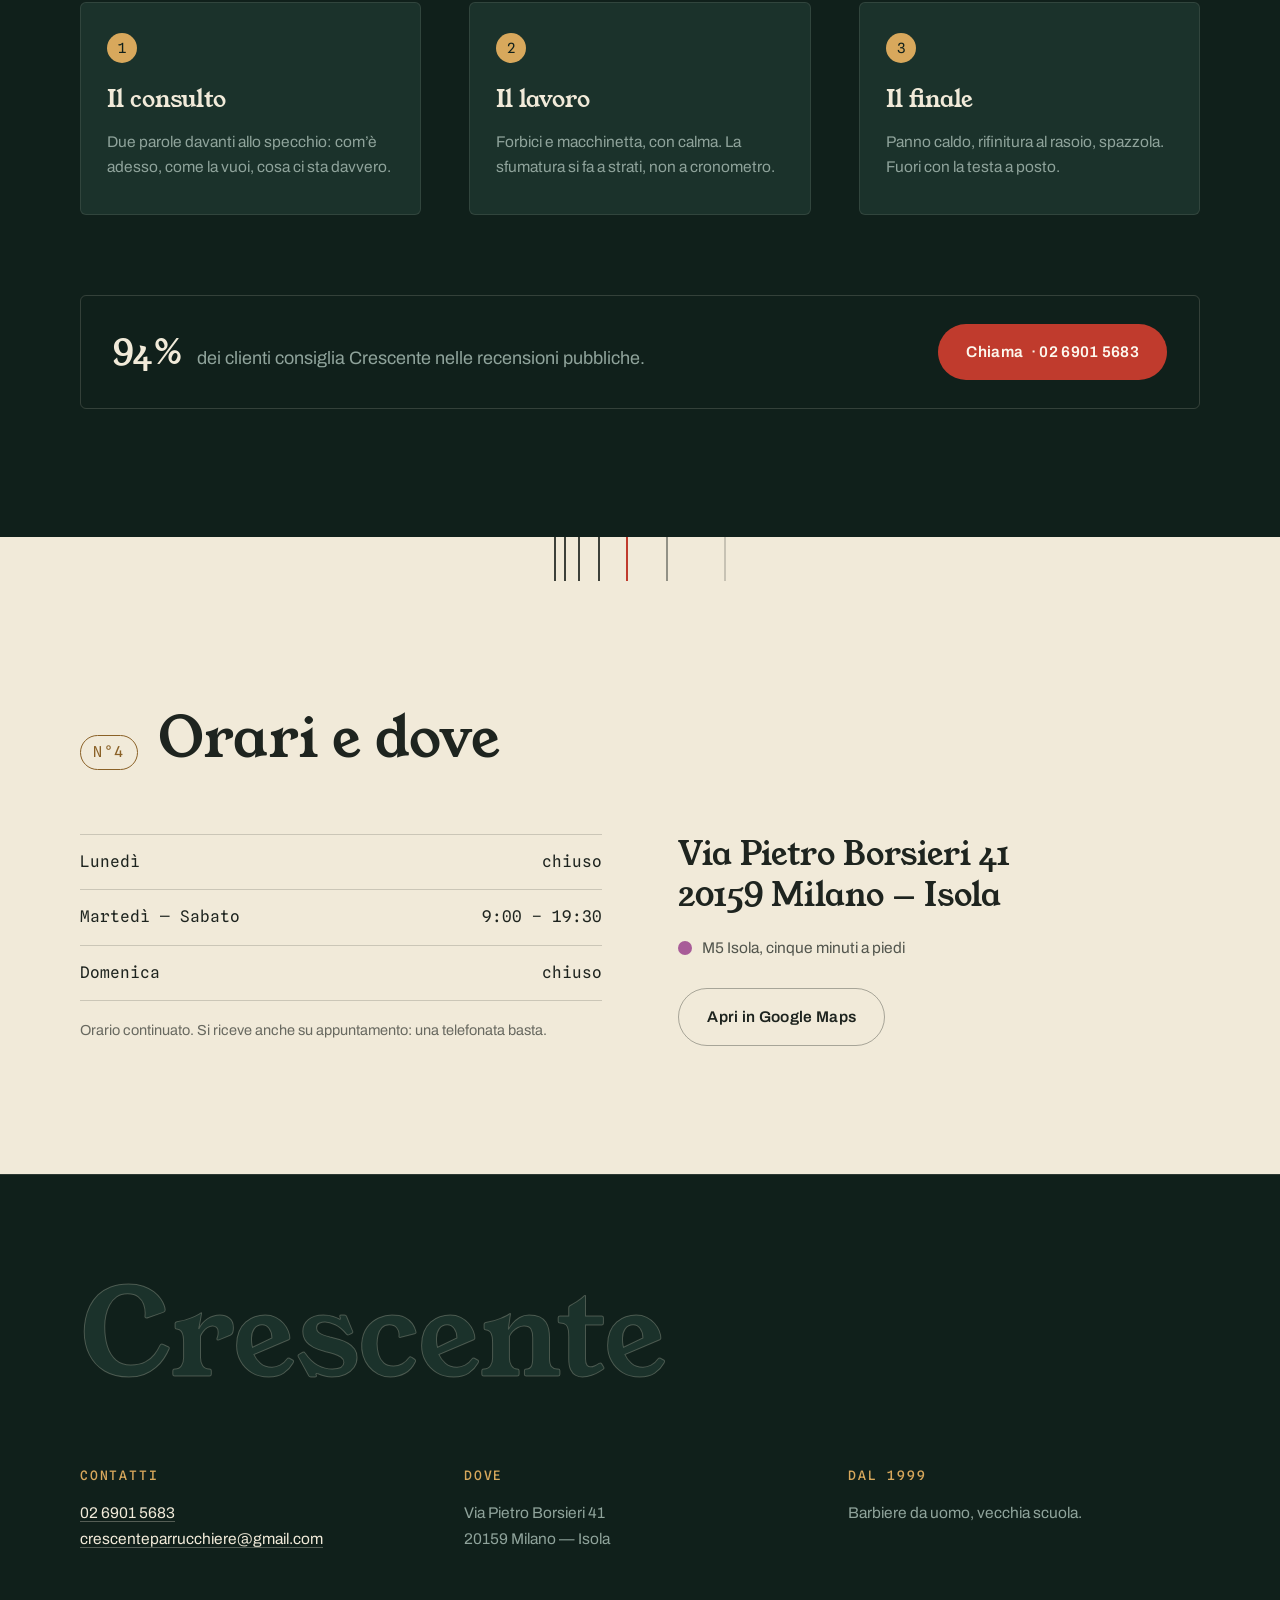
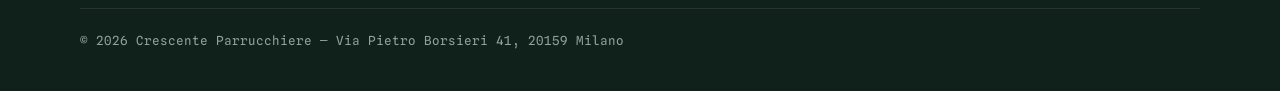
==== commit 03c77978: "Orari reali (Mar-Sab 9-19:30 continuato, da materiale della bottega) e gallery predisposta al sopral" ====
--- a/index.html
+++ b/index.html
@@ -17,7 +17,7 @@
   <link rel="preconnect" href="https://fonts.googleapis.com">
   <link rel="preconnect" href="https://fonts.gstatic.com" crossorigin>
   <link href="https://fonts.googleapis.com/css2?family=Young+Serif&family=Archivo:wght@400;500;600&family=Spline+Sans+Mono:wght@400;500&display=swap" rel="stylesheet">
-  <link rel="stylesheet" href="css/style.css?v=2">
+  <link rel="stylesheet" href="css/style.css?v=3">
   <script type="application/ld+json">
   {
     "@context": "https://schema.org",
@@ -42,8 +42,7 @@
     "image": "https://rotenzark.github.io/crescente-parrucchiere/og-image.png",
     "hasMap": "https://www.google.com/maps/search/?api=1&query=Via+Pietro+Borsieri+41%2C+20159+Milano",
     "openingHoursSpecification": [
-      { "@type": "OpeningHoursSpecification", "dayOfWeek": ["Tuesday","Wednesday","Thursday","Friday"], "opens": "09:00", "closes": "19:00" },
-      { "@type": "OpeningHoursSpecification", "dayOfWeek": "Saturday", "opens": "08:30", "closes": "18:00" }
+      { "@type": "OpeningHoursSpecification", "dayOfWeek": ["Tuesday","Wednesday","Thursday","Friday","Saturday"], "opens": "09:00", "closes": "19:30" }
     ]
   }
   </script>
@@ -178,6 +177,15 @@
           </div>
         </aside>
       </div>
+      <div class="gallery-attesa" aria-hidden="true">
+        <div class="g-slot">
+          <svg viewBox="-44 -26 92 52" fill="none" stroke-width="2.4" stroke-linecap="round"><g><line x1="3" y1="-4" x2="46" y2="-9"/><line x1="0" y1="-3" x2="-13" y2="6"/><circle cx="-21" cy="11" r="7" stroke-width="2.2"/></g><g><line x1="3" y1="4" x2="46" y2="9"/><line x1="0" y1="3" x2="-13" y2="-6"/><circle cx="-21" cy="-11" r="7" stroke-width="2.2"/></g><circle class="g-slot-pivot" cx="0" cy="0" r="2"/></svg>
+        </div>
+        <div class="g-slot"></div>
+        <div class="g-slot"></div>
+        <div class="g-slot"></div>
+      </div>
+      <p class="gallery-note" data-i18n="g_note">Le foto della bottega arrivano col primo sopralluogo: lo spazio, qui, è già pronto.</p>
     </section>
 
     <div class="divider" aria-hidden="true"><span></span><span></span><span></span><span></span><span class="d-red"></span><span></span><span></span></div>
@@ -268,12 +276,11 @@
             <caption class="visually-hidden" data-i18n="hours_caption">Orari di apertura</caption>
             <tbody>
               <tr><th scope="row" data-i18n="mon">Lunedì</th><td data-i18n="closed">chiuso</td></tr>
-              <tr><th scope="row" data-i18n="tue_fri">Martedì — Venerdì</th><td>9:00 – 19:00</td></tr>
-              <tr><th scope="row" data-i18n="sat">Sabato</th><td>8:30 – 18:00</td></tr>
+              <tr><th scope="row" data-i18n="tue_sat">Martedì — Sabato</th><td>9:00 – 19:30</td></tr>
               <tr><th scope="row" data-i18n="sun">Domenica</th><td data-i18n="closed2">chiuso</td></tr>
             </tbody>
           </table>
-          <p class="hours-note" data-i18n="hours_note">Meglio una telefonata prima: si fa presto.</p>
+          <p class="hours-note" data-i18n="hours_note">Orario continuato. Si riceve anche su appuntamento: una telefonata basta.</p>
         </div>
         <div class="where">
           <address class="where-address">
@@ -309,6 +316,6 @@
     <p class="footer-legal">© <span data-current-year>2026</span> Crescente Parrucchiere — Via Pietro Borsieri 41, 20159 Milano</p>
   </footer>
 
-  <script src="js/main.js?v=2"></script>
+  <script src="js/main.js?v=3"></script>
 </body>
 </html>
--- a/css/style.css
+++ b/css/style.css
@@ -486,6 +486,45 @@
   font-family: var(--f-mono);
   font-size: 13.5px;
   letter-spacing: 0.06em;
+  color: var(--acciaio);
+}
+
+/* ============ GALLERY IN ATTESA ============ */
+
+.gallery-attesa {
+  display: grid;
+  grid-template-columns: repeat(4, 1fr);
+  gap: 14px;
+  margin-top: clamp(48px, 6vw, 72px);
+}
+
+.g-slot {
+  position: relative;
+  aspect-ratio: 3 / 2;
+  border: 1px dashed rgba(241, 234, 217, 0.3);
+  border-radius: 6px;
+  background:
+    repeating-linear-gradient(90deg,
+      rgba(241, 234, 217, 0.05) 0 2px,
+      transparent 2px 16px);
+  display: flex;
+  align-items: center;
+  justify-content: center;
+}
+
+.g-slot svg {
+  width: 64px;
+  height: 36px;
+  opacity: 0.35;
+}
+.g-slot svg line,
+.g-slot svg circle { stroke: var(--panna); }
+.g-slot .g-slot-pivot { fill: var(--ottone-chiaro); stroke: none; }
+
+.gallery-note {
+  margin-top: 14px;
+  font-family: var(--f-mono);
+  font-size: 13.5px;
   color: var(--acciaio);
 }
 
@@ -824,4 +863,6 @@
 
   .divider span:nth-child(6),
   .divider span:nth-child(7) { display: none; }
-}
+
+  .gallery-attesa { grid-template-columns: repeat(2, 1fr); gap: 10px; }
+}
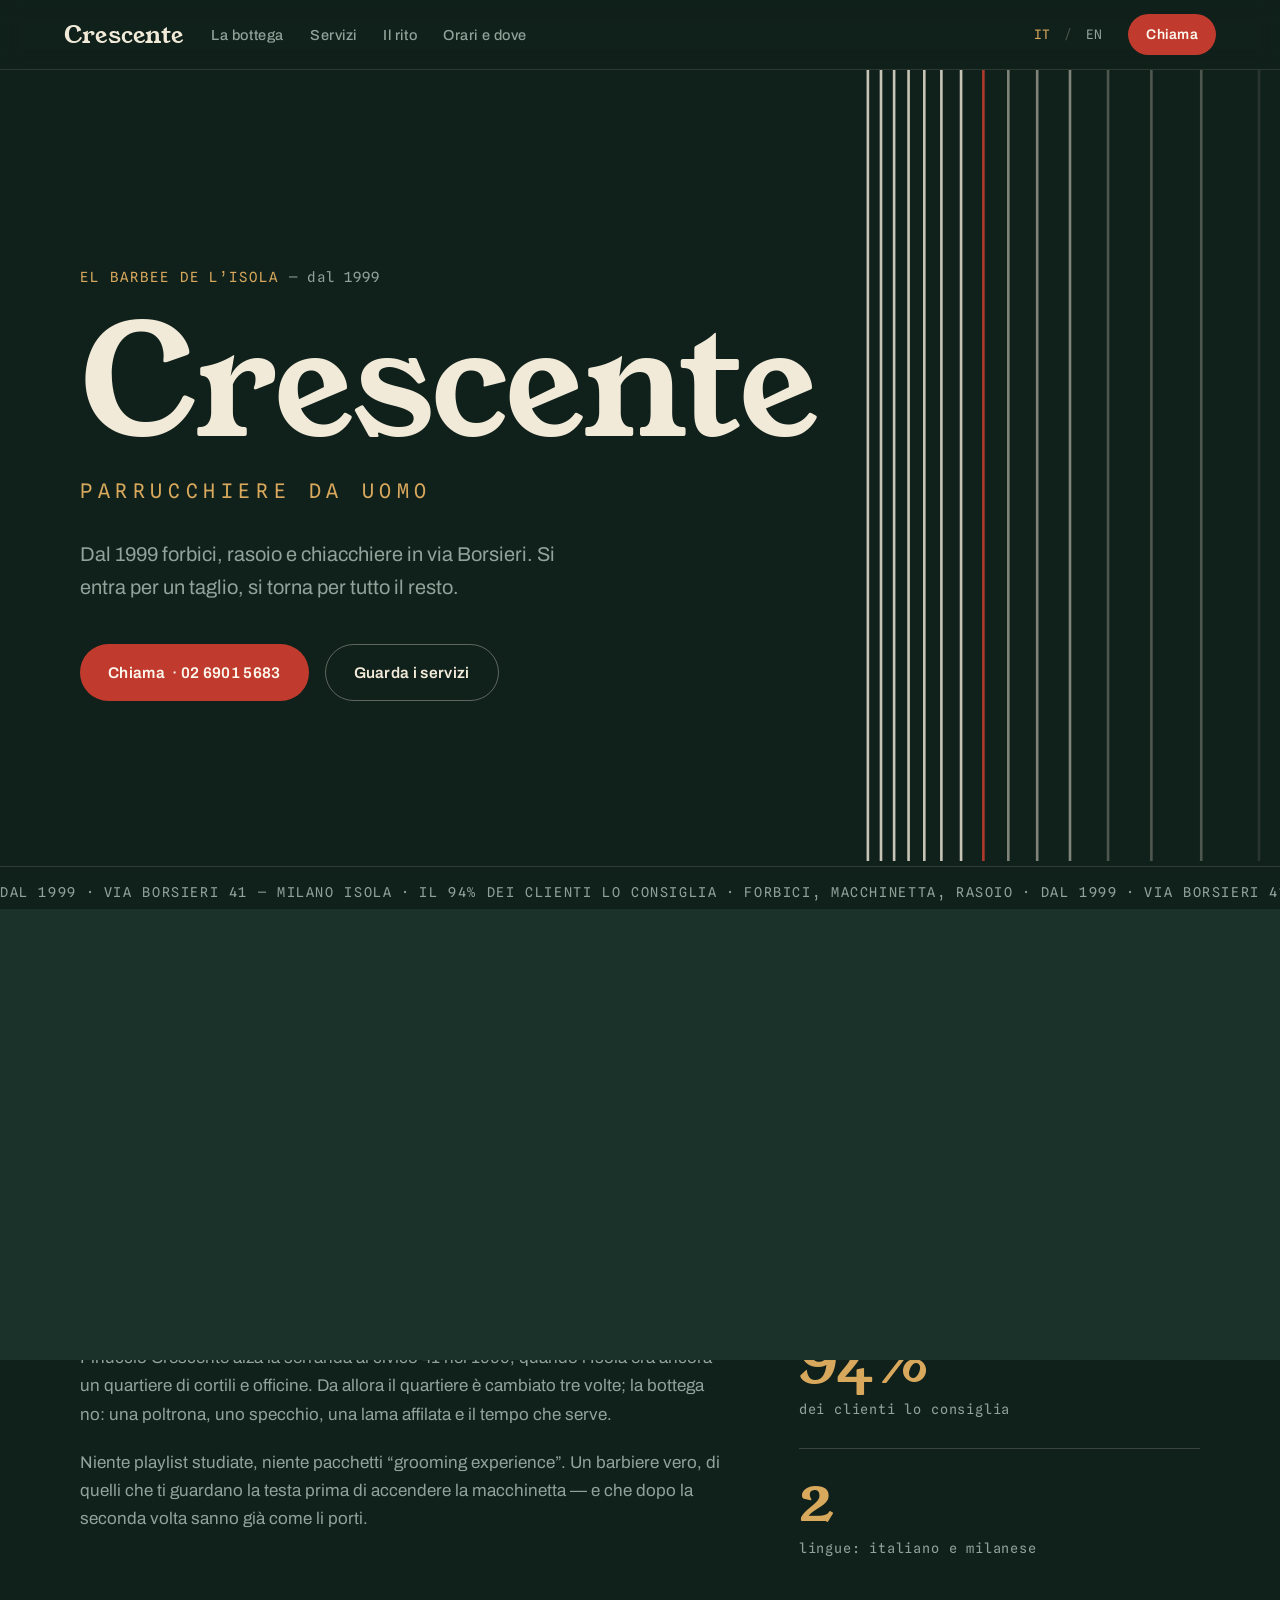
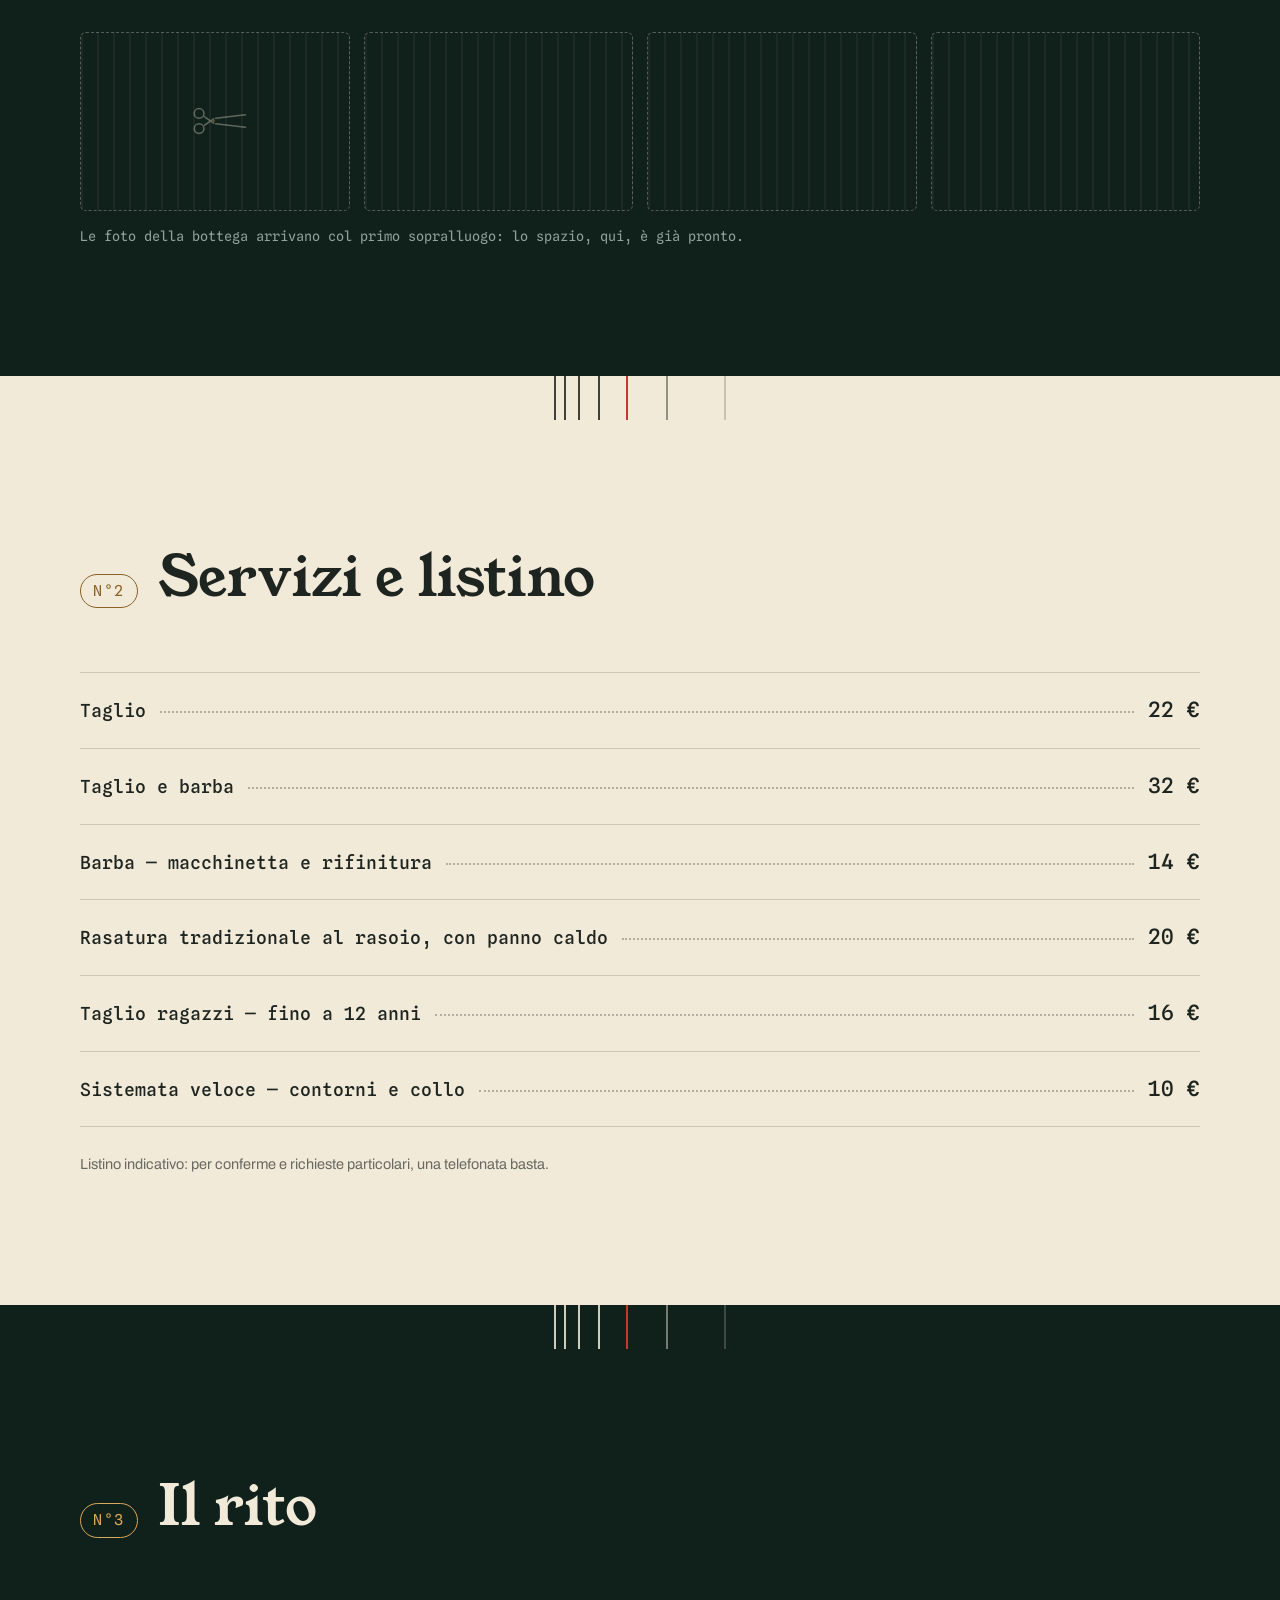
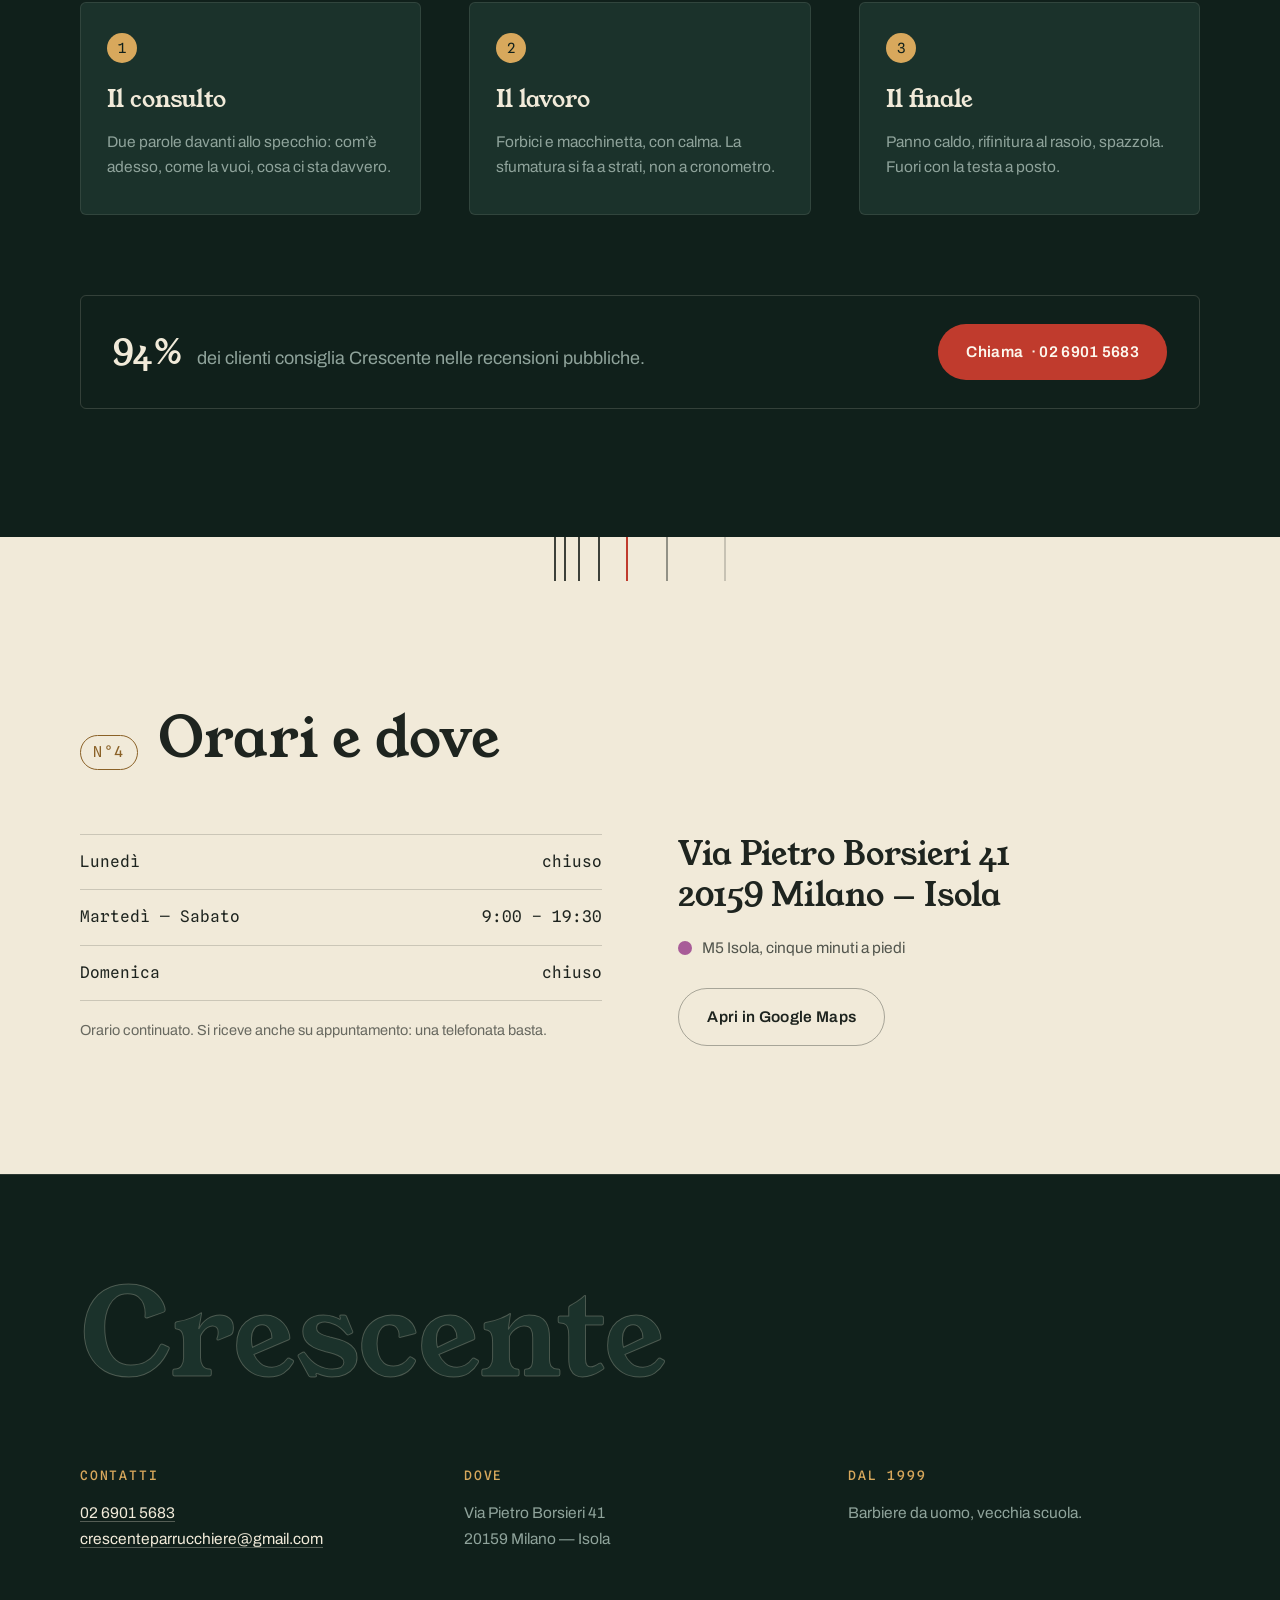
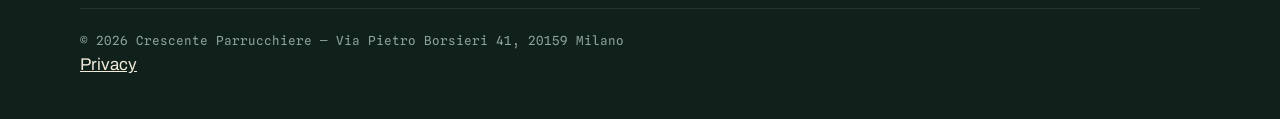
==== commit eeed6bcb: "Privacy e pulizia: caratteri sul sito, informativa, noindex - caratteri copiati nel sito: nessuna ri" ====
--- a/index.html
+++ b/index.html
@@ -3,6 +3,7 @@
 <head>
   <meta charset="UTF-8">
   <meta name="viewport" content="width=device-width, initial-scale=1.0">
+  <meta name="robots" content="noindex">
   <title>Crescente Parrucchiere — Barbiere a Milano Isola dal 1999</title>
   <meta name="description" content="Crescente Parrucchiere: barbiere da uomo in via Borsieri 41, quartiere Isola, Milano, dal 1999. Tagli, barba e rasatura tradizionale al rasoio. Chiama lo 02 6901 5683.">
   <meta property="og:title" content="Crescente Parrucchiere — Barbiere a Milano Isola dal 1999">
@@ -14,9 +15,7 @@
   <link rel="canonical" href="https://rotenzark.github.io/crescente-parrucchiere/">
   <meta name="theme-color" content="#10201B">
   <link rel="icon" href="favicon.svg?v=1" type="image/svg+xml">
-  <link rel="preconnect" href="https://fonts.googleapis.com">
-  <link rel="preconnect" href="https://fonts.gstatic.com" crossorigin>
-  <link href="https://fonts.googleapis.com/css2?family=Young+Serif&family=Archivo:wght@400;500;600&family=Spline+Sans+Mono:wght@400;500&display=swap" rel="stylesheet">
+  <link rel="stylesheet" href="fonts/fonts.css?v=1">
   <link rel="stylesheet" href="css/style.css?v=3">
   <script type="application/ld+json">
   {
@@ -314,8 +313,9 @@
       </div>
     </div>
     <p class="footer-legal">© <span data-current-year>2026</span> Crescente Parrucchiere — Via Pietro Borsieri 41, 20159 Milano</p>
-  </footer>
-
-  <script src="js/main.js?v=3"></script>
+    <p class="privacy-link"><a href="privacy.html">Privacy</a></p>
+</footer>
+
+  <script src="js/main.js?v=4"></script>
 </body>
 </html>
--- a/fonts/fonts.css
+++ b/fonts/fonts.css
@@ -0,0 +1,145 @@
+/* Caratteri ospitati sul sito: nessuna richiesta a Google Fonts o Fontshare (giro privacy 1/10/2026). Licenze in LICENSE.txt. */
+/* vietnamese */
+@font-face {
+  font-family: 'Archivo';
+  font-style: normal;
+  font-weight: 400;
+  font-stretch: 100%;
+  font-display: swap;
+  src: url(archivo-v25-k3kPo8UDI-1M0wlSV9XAw6lQkqWY8Q82sLySOxK-vA.woff2) format('woff2');
+  unicode-range: U+0102-0103, U+0110-0111, U+0128-0129, U+0168-0169, U+01A0-01A1, U+01AF-01B0, U+0300-0301, U+0303-0304, U+0308-0309, U+0323, U+0329, U+1EA0-1EF9, U+20AB;
+}
+/* latin-ext */
+@font-face {
+  font-family: 'Archivo';
+  font-style: normal;
+  font-weight: 400;
+  font-stretch: 100%;
+  font-display: swap;
+  src: url(archivo-v25-k3kPo8UDI-1M0wlSV9XAw6lQkqWY8Q82sLyTOxK-vA.woff2) format('woff2');
+  unicode-range: U+0100-02BA, U+02BD-02C5, U+02C7-02CC, U+02CE-02D7, U+02DD-02FF, U+0304, U+0308, U+0329, U+1D00-1DBF, U+1E00-1E9F, U+1EF2-1EFF, U+2020, U+20A0-20AB, U+20AD-20C0, U+2113, U+2C60-2C7F, U+A720-A7FF;
+}
+/* latin */
+@font-face {
+  font-family: 'Archivo';
+  font-style: normal;
+  font-weight: 400;
+  font-stretch: 100%;
+  font-display: swap;
+  src: url(archivo-v25-k3kPo8UDI-1M0wlSV9XAw6lQkqWY8Q82sLydOxI.woff2) format('woff2');
+  unicode-range: U+0000-00FF, U+0131, U+0152-0153, U+02BB-02BC, U+02C6, U+02DA, U+02DC, U+0304, U+0308, U+0329, U+2000-206F, U+20AC, U+2122, U+2191, U+2193, U+2212, U+2215, U+FEFF, U+FFFD;
+}
+/* vietnamese */
+@font-face {
+  font-family: 'Archivo';
+  font-style: normal;
+  font-weight: 500;
+  font-stretch: 100%;
+  font-display: swap;
+  src: url(archivo-v25-k3kPo8UDI-1M0wlSV9XAw6lQkqWY8Q82sLySOxK-vA.woff2) format('woff2');
+  unicode-range: U+0102-0103, U+0110-0111, U+0128-0129, U+0168-0169, U+01A0-01A1, U+01AF-01B0, U+0300-0301, U+0303-0304, U+0308-0309, U+0323, U+0329, U+1EA0-1EF9, U+20AB;
+}
+/* latin-ext */
+@font-face {
+  font-family: 'Archivo';
+  font-style: normal;
+  font-weight: 500;
+  font-stretch: 100%;
+  font-display: swap;
+  src: url(archivo-v25-k3kPo8UDI-1M0wlSV9XAw6lQkqWY8Q82sLyTOxK-vA.woff2) format('woff2');
+  unicode-range: U+0100-02BA, U+02BD-02C5, U+02C7-02CC, U+02CE-02D7, U+02DD-02FF, U+0304, U+0308, U+0329, U+1D00-1DBF, U+1E00-1E9F, U+1EF2-1EFF, U+2020, U+20A0-20AB, U+20AD-20C0, U+2113, U+2C60-2C7F, U+A720-A7FF;
+}
+/* latin */
+@font-face {
+  font-family: 'Archivo';
+  font-style: normal;
+  font-weight: 500;
+  font-stretch: 100%;
+  font-display: swap;
+  src: url(archivo-v25-k3kPo8UDI-1M0wlSV9XAw6lQkqWY8Q82sLydOxI.woff2) format('woff2');
+  unicode-range: U+0000-00FF, U+0131, U+0152-0153, U+02BB-02BC, U+02C6, U+02DA, U+02DC, U+0304, U+0308, U+0329, U+2000-206F, U+20AC, U+2122, U+2191, U+2193, U+2212, U+2215, U+FEFF, U+FFFD;
+}
+/* vietnamese */
+@font-face {
+  font-family: 'Archivo';
+  font-style: normal;
+  font-weight: 600;
+  font-stretch: 100%;
+  font-display: swap;
+  src: url(archivo-v25-k3kPo8UDI-1M0wlSV9XAw6lQkqWY8Q82sLySOxK-vA.woff2) format('woff2');
+  unicode-range: U+0102-0103, U+0110-0111, U+0128-0129, U+0168-0169, U+01A0-01A1, U+01AF-01B0, U+0300-0301, U+0303-0304, U+0308-0309, U+0323, U+0329, U+1EA0-1EF9, U+20AB;
+}
+/* latin-ext */
+@font-face {
+  font-family: 'Archivo';
+  font-style: normal;
+  font-weight: 600;
+  font-stretch: 100%;
+  font-display: swap;
+  src: url(archivo-v25-k3kPo8UDI-1M0wlSV9XAw6lQkqWY8Q82sLyTOxK-vA.woff2) format('woff2');
+  unicode-range: U+0100-02BA, U+02BD-02C5, U+02C7-02CC, U+02CE-02D7, U+02DD-02FF, U+0304, U+0308, U+0329, U+1D00-1DBF, U+1E00-1E9F, U+1EF2-1EFF, U+2020, U+20A0-20AB, U+20AD-20C0, U+2113, U+2C60-2C7F, U+A720-A7FF;
+}
+/* latin */
+@font-face {
+  font-family: 'Archivo';
+  font-style: normal;
+  font-weight: 600;
+  font-stretch: 100%;
+  font-display: swap;
+  src: url(archivo-v25-k3kPo8UDI-1M0wlSV9XAw6lQkqWY8Q82sLydOxI.woff2) format('woff2');
+  unicode-range: U+0000-00FF, U+0131, U+0152-0153, U+02BB-02BC, U+02C6, U+02DA, U+02DC, U+0304, U+0308, U+0329, U+2000-206F, U+20AC, U+2122, U+2191, U+2193, U+2212, U+2215, U+FEFF, U+FFFD;
+}
+/* latin-ext */
+@font-face {
+  font-family: 'Spline Sans Mono';
+  font-style: normal;
+  font-weight: 400;
+  font-display: swap;
+  src: url(splinesansmono-v13-R70BjzAei_CDNLfgZxrW6wrZOF2WX5yZmF2a.woff2) format('woff2');
+  unicode-range: U+0100-02BA, U+02BD-02C5, U+02C7-02CC, U+02CE-02D7, U+02DD-02FF, U+0304, U+0308, U+0329, U+1D00-1DBF, U+1E00-1E9F, U+1EF2-1EFF, U+2020, U+20A0-20AB, U+20AD-20C0, U+2113, U+2C60-2C7F, U+A720-A7FF;
+}
+/* latin */
+@font-face {
+  font-family: 'Spline Sans Mono';
+  font-style: normal;
+  font-weight: 400;
+  font-display: swap;
+  src: url(splinesansmono-v13-R70BjzAei_CDNLfgZxrW6wrZOF2WX5KZmA.woff2) format('woff2');
+  unicode-range: U+0000-00FF, U+0131, U+0152-0153, U+02BB-02BC, U+02C6, U+02DA, U+02DC, U+0304, U+0308, U+0329, U+2000-206F, U+20AC, U+2122, U+2191, U+2193, U+2212, U+2215, U+FEFF, U+FFFD;
+}
+/* latin-ext */
+@font-face {
+  font-family: 'Spline Sans Mono';
+  font-style: normal;
+  font-weight: 500;
+  font-display: swap;
+  src: url(splinesansmono-v13-R70BjzAei_CDNLfgZxrW6wrZOF2WX5yZmF2a.woff2) format('woff2');
+  unicode-range: U+0100-02BA, U+02BD-02C5, U+02C7-02CC, U+02CE-02D7, U+02DD-02FF, U+0304, U+0308, U+0329, U+1D00-1DBF, U+1E00-1E9F, U+1EF2-1EFF, U+2020, U+20A0-20AB, U+20AD-20C0, U+2113, U+2C60-2C7F, U+A720-A7FF;
+}
+/* latin */
+@font-face {
+  font-family: 'Spline Sans Mono';
+  font-style: normal;
+  font-weight: 500;
+  font-display: swap;
+  src: url(splinesansmono-v13-R70BjzAei_CDNLfgZxrW6wrZOF2WX5KZmA.woff2) format('woff2');
+  unicode-range: U+0000-00FF, U+0131, U+0152-0153, U+02BB-02BC, U+02C6, U+02DA, U+02DC, U+0304, U+0308, U+0329, U+2000-206F, U+20AC, U+2122, U+2191, U+2193, U+2212, U+2215, U+FEFF, U+FFFD;
+}
+/* latin-ext */
+@font-face {
+  font-family: 'Young Serif';
+  font-style: normal;
+  font-weight: 400;
+  font-display: swap;
+  src: url(youngserif-v2-3qTpojO2nS2VtkB3KtkQZ1tz3kYoaQ.woff2) format('woff2');
+  unicode-range: U+0100-02BA, U+02BD-02C5, U+02C7-02CC, U+02CE-02D7, U+02DD-02FF, U+0304, U+0308, U+0329, U+1D00-1DBF, U+1E00-1E9F, U+1EF2-1EFF, U+2020, U+20A0-20AB, U+20AD-20C0, U+2113, U+2C60-2C7F, U+A720-A7FF;
+}
+/* latin */
+@font-face {
+  font-family: 'Young Serif';
+  font-style: normal;
+  font-weight: 400;
+  font-display: swap;
+  src: url(youngserif-v2-3qTpojO2nS2VtkB3KtkQZ1t93kY.woff2) format('woff2');
+  unicode-range: U+0000-00FF, U+0131, U+0152-0153, U+02BB-02BC, U+02C6, U+02DA, U+02DC, U+0304, U+0308, U+0329, U+2000-206F, U+20AC, U+2122, U+2191, U+2193, U+2212, U+2215, U+FEFF, U+FFFD;
+}
